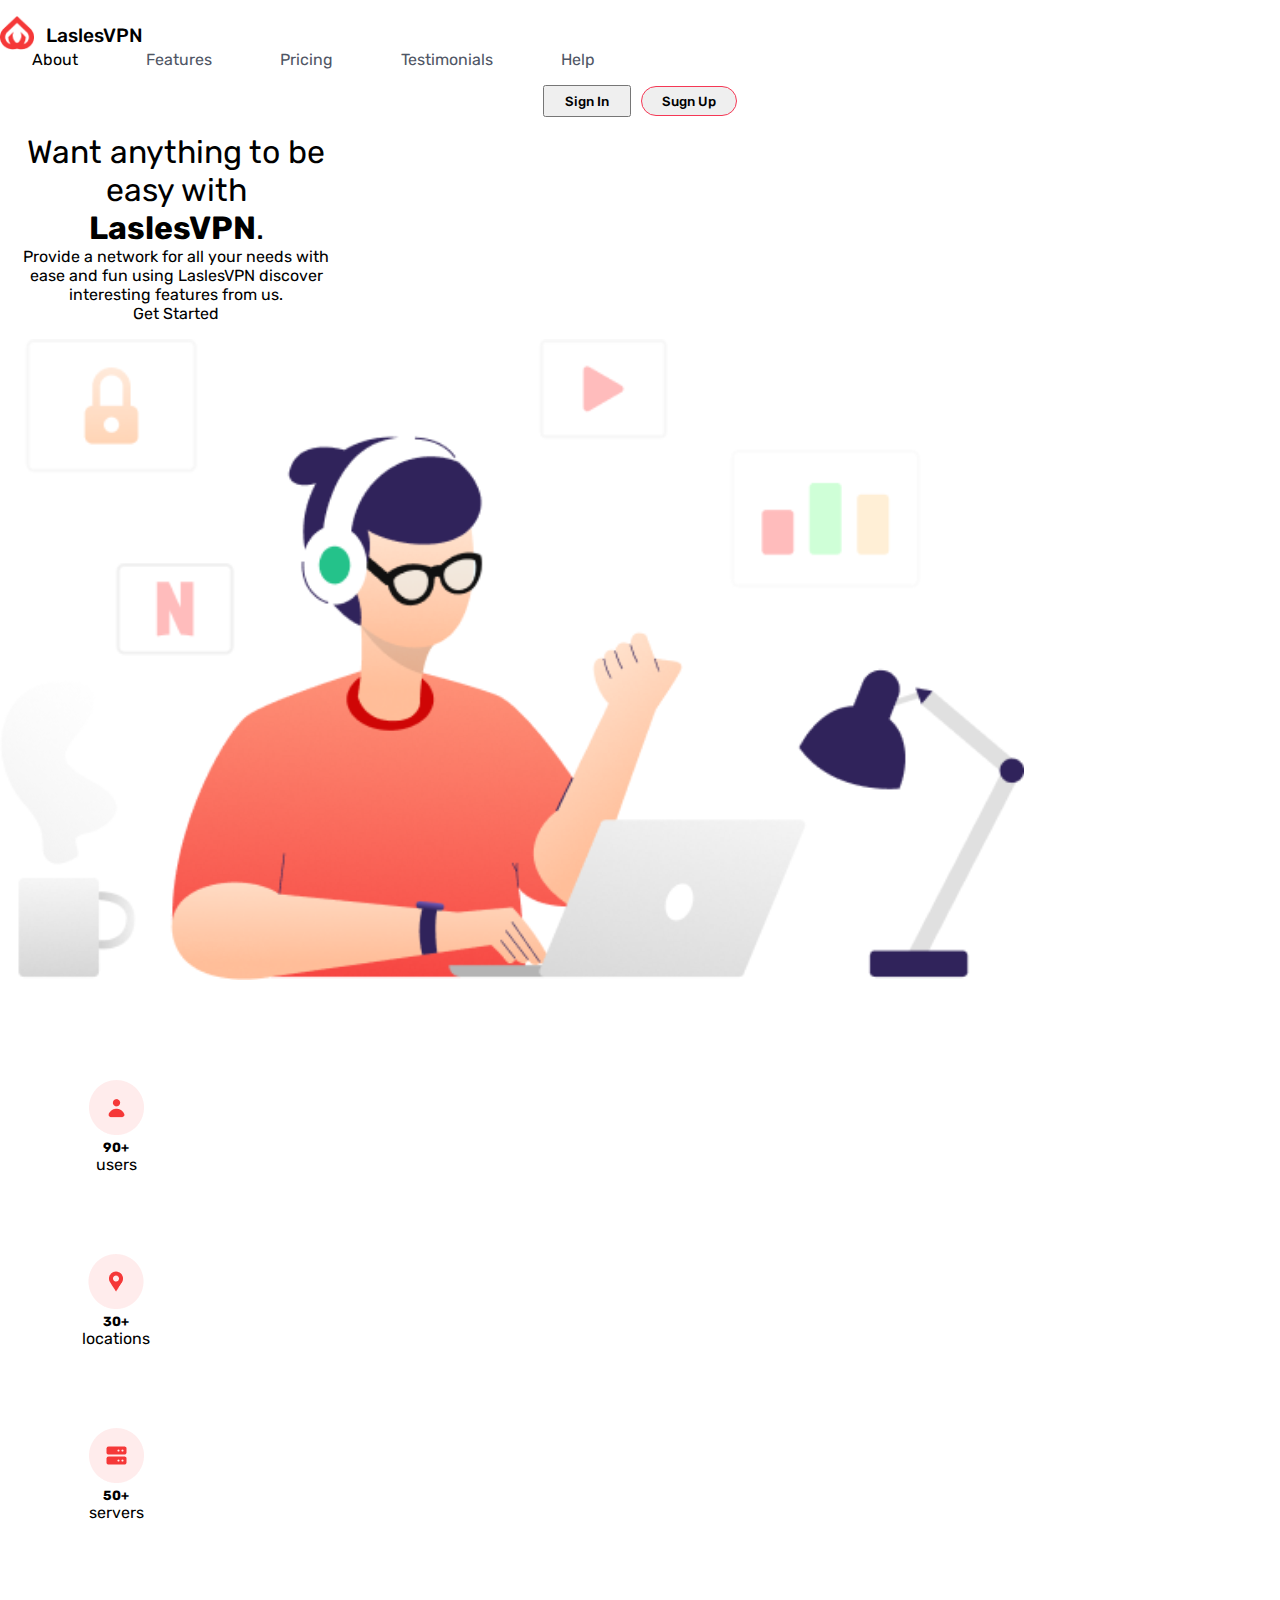
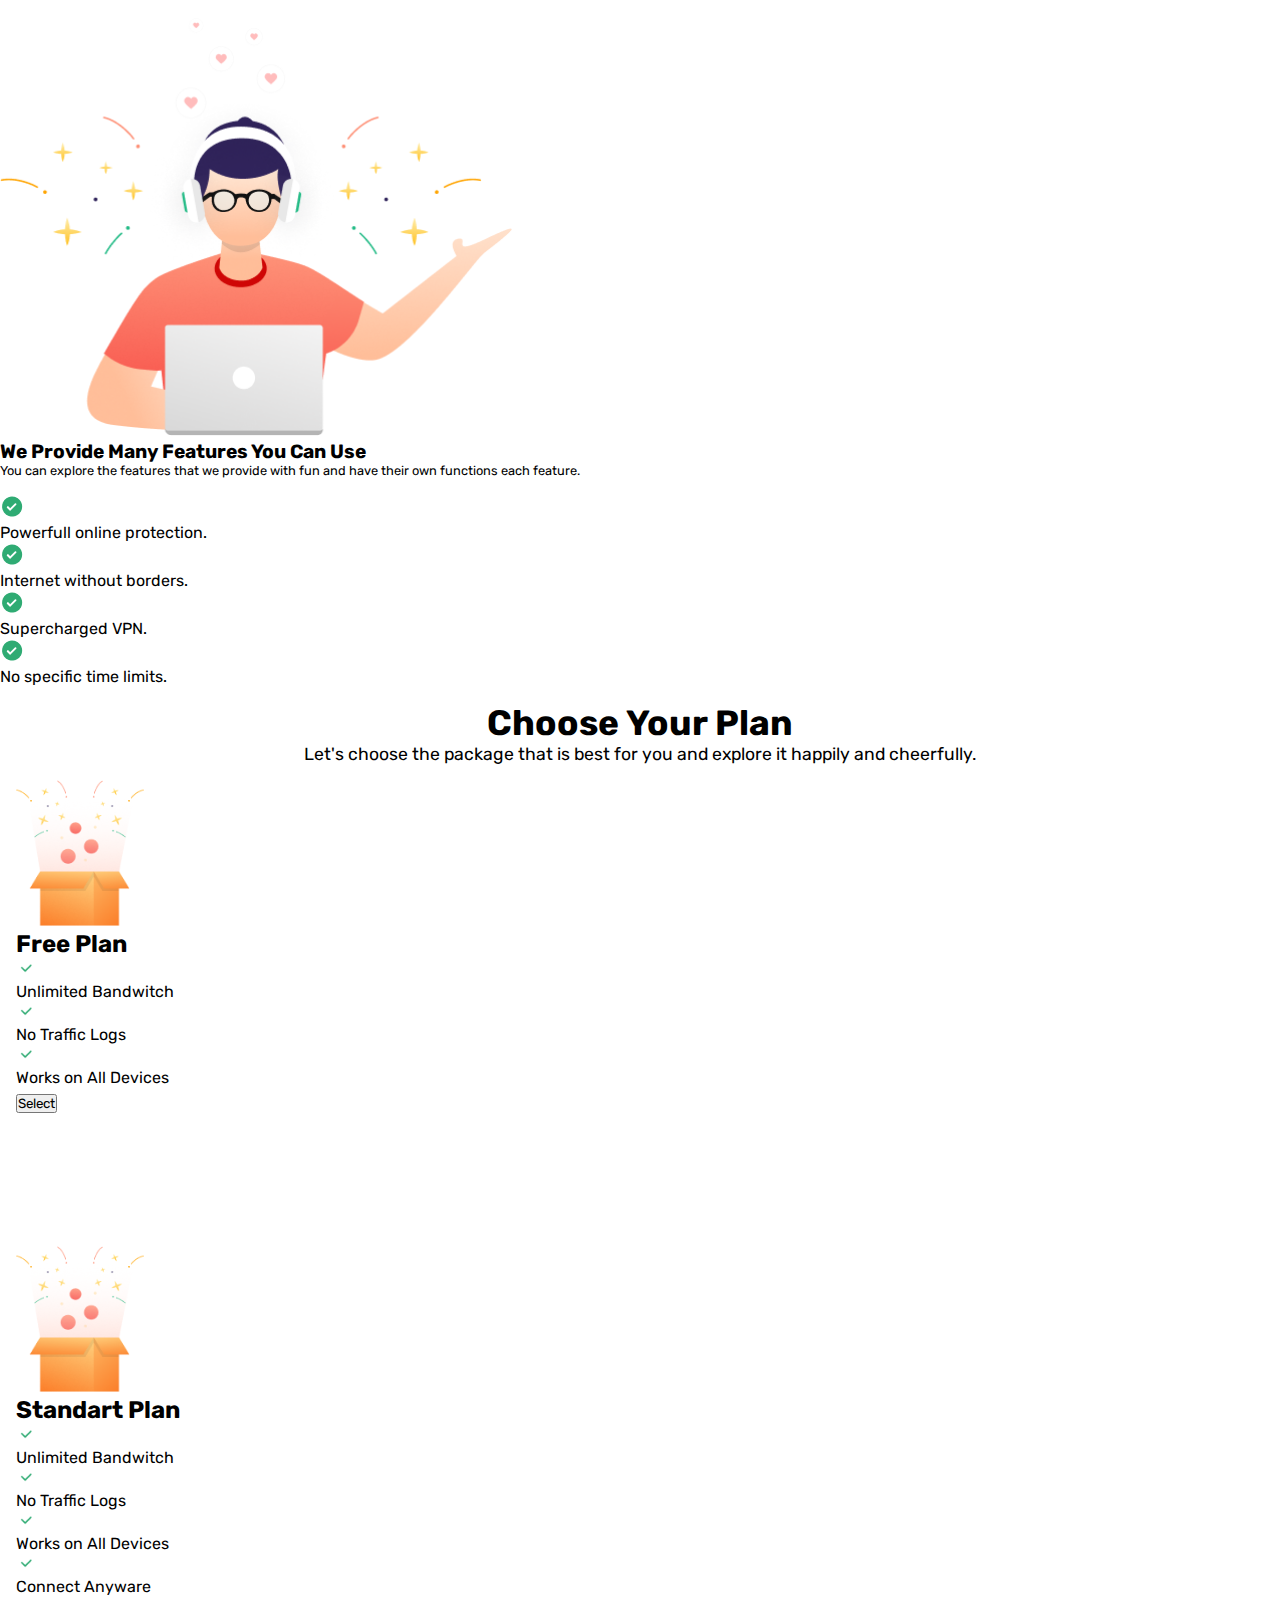
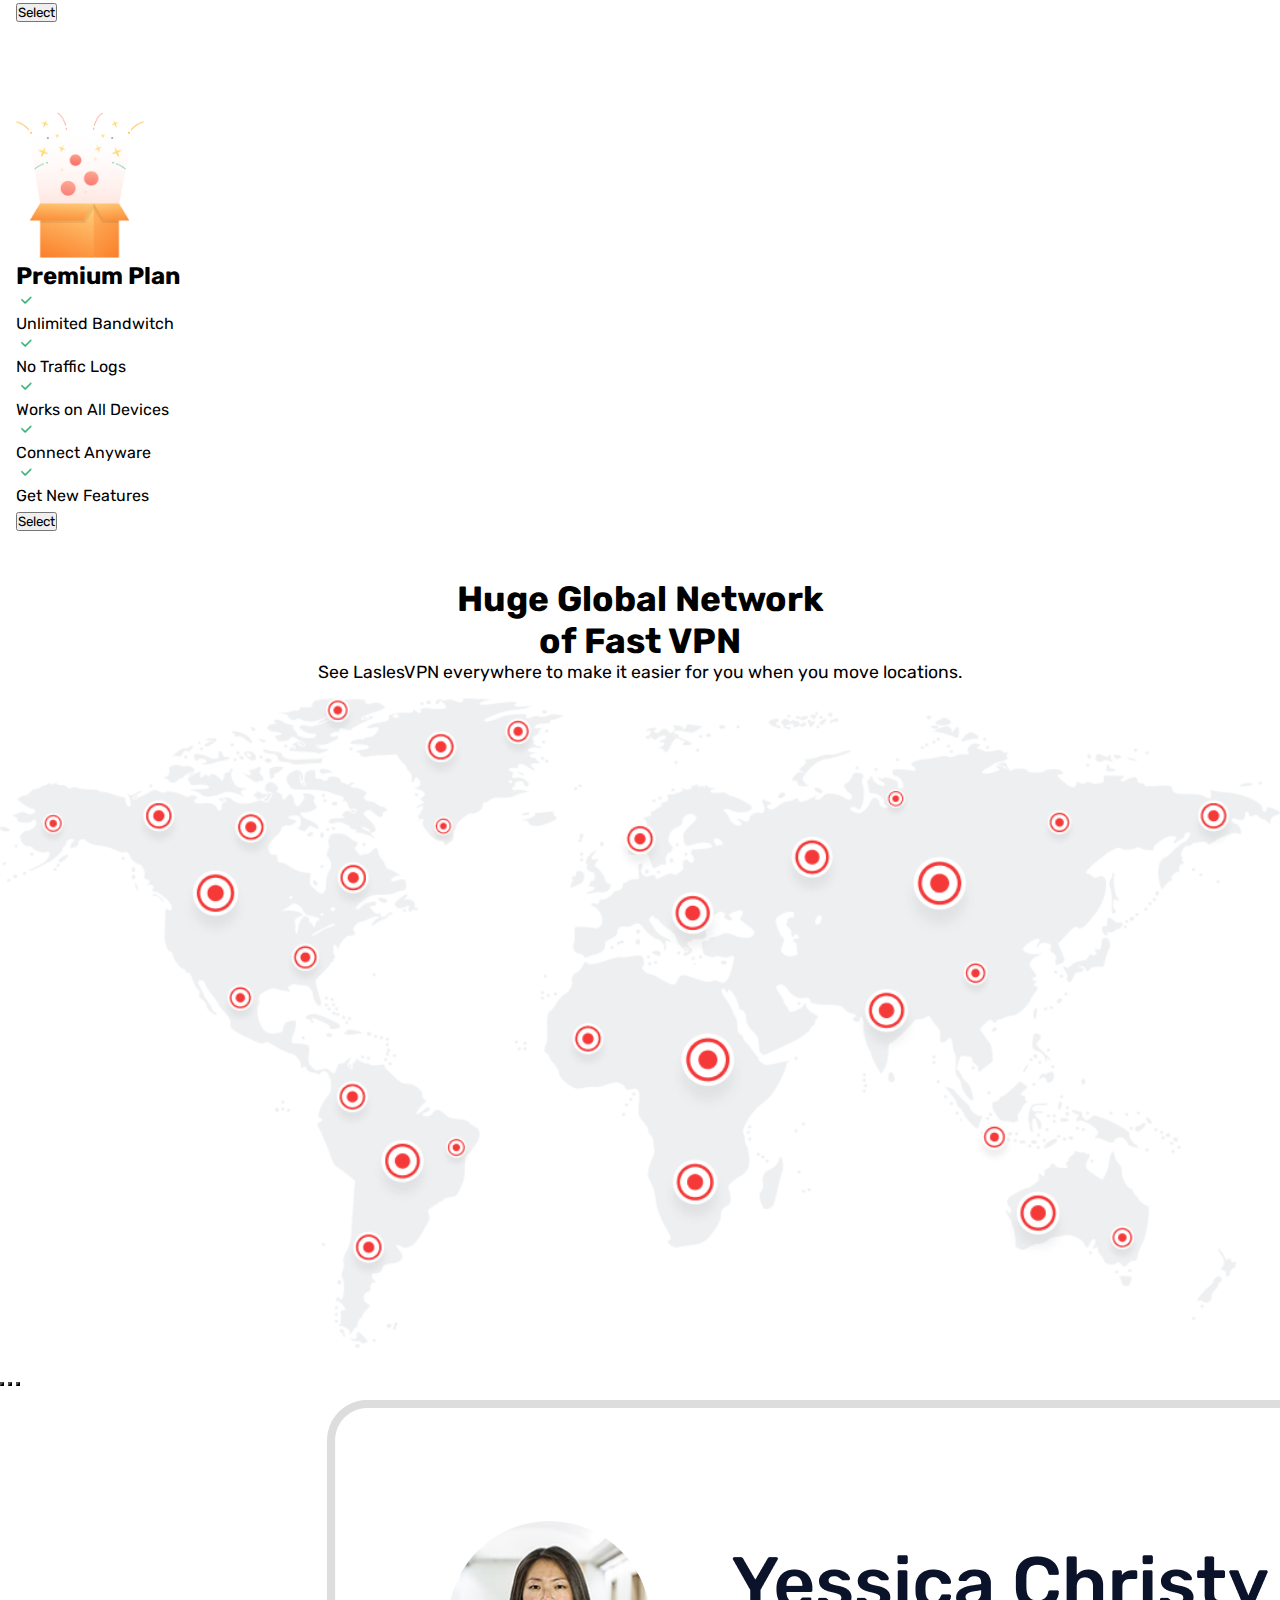
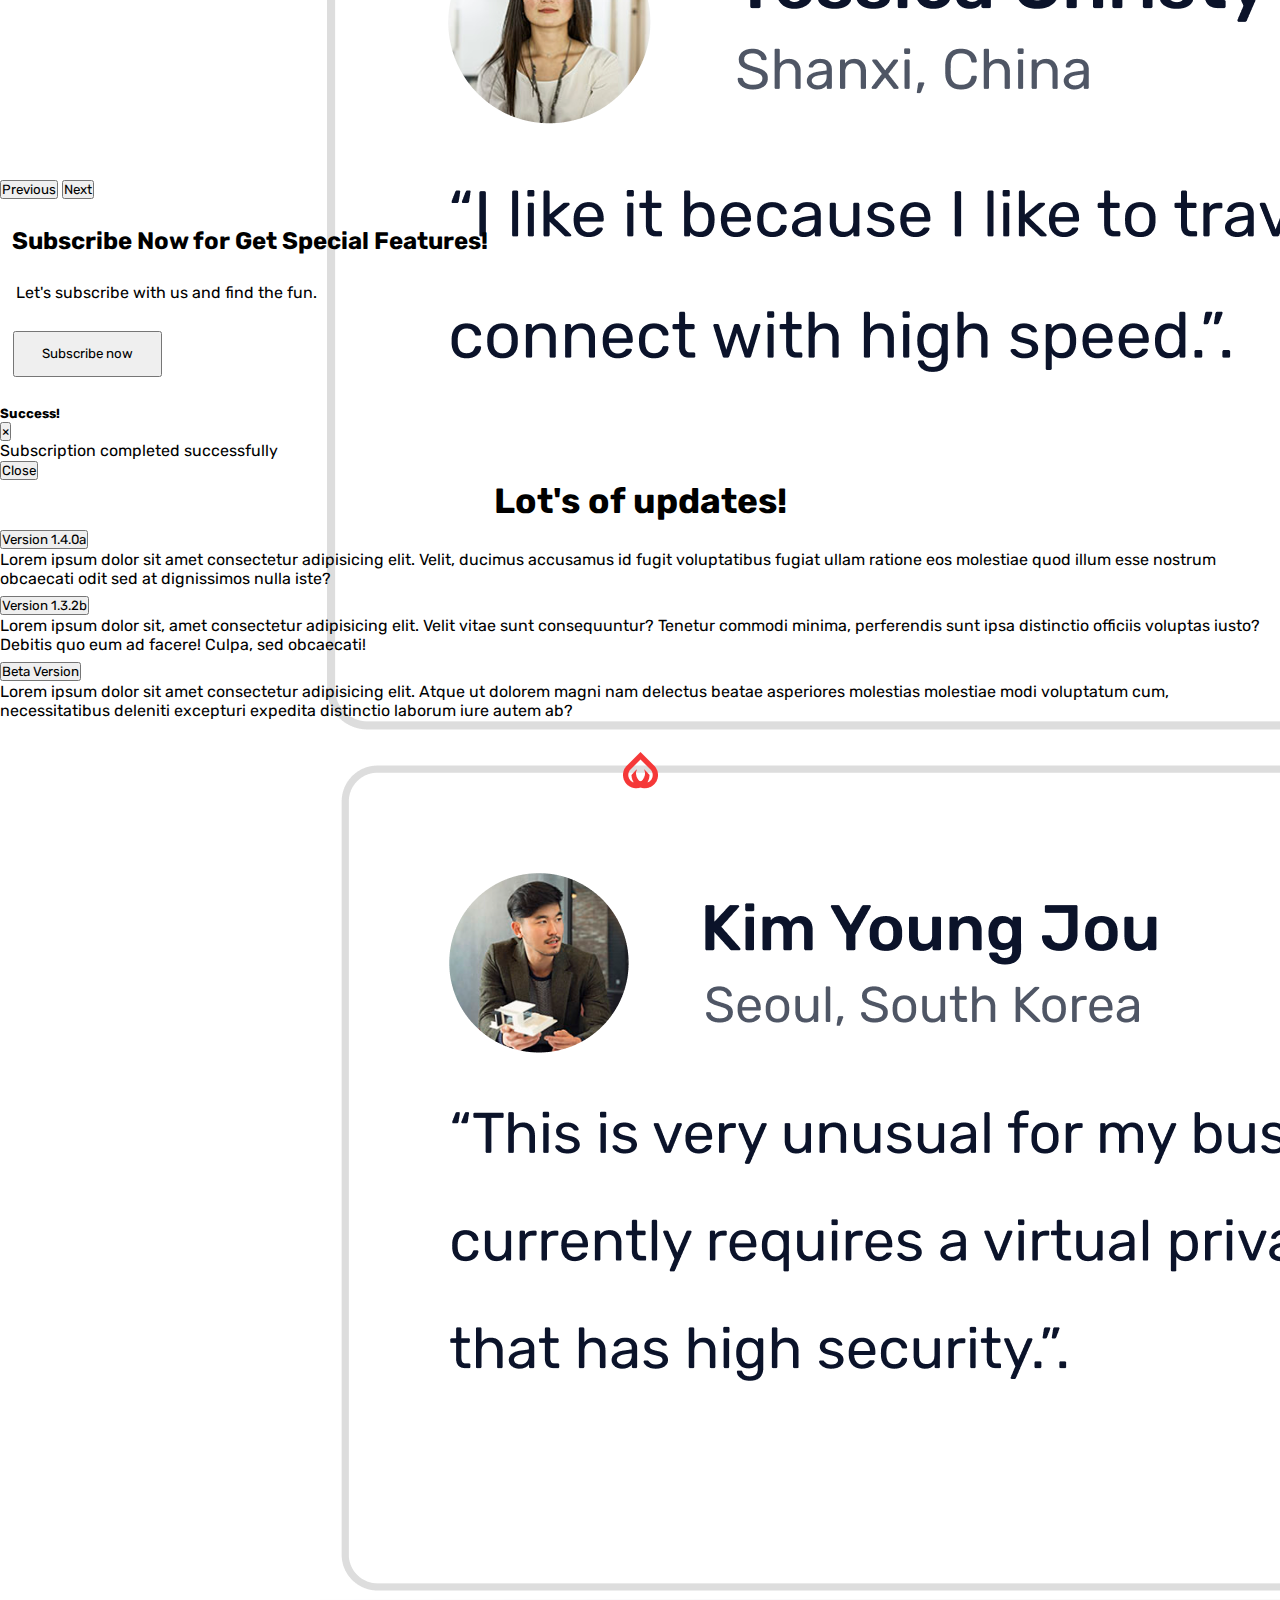
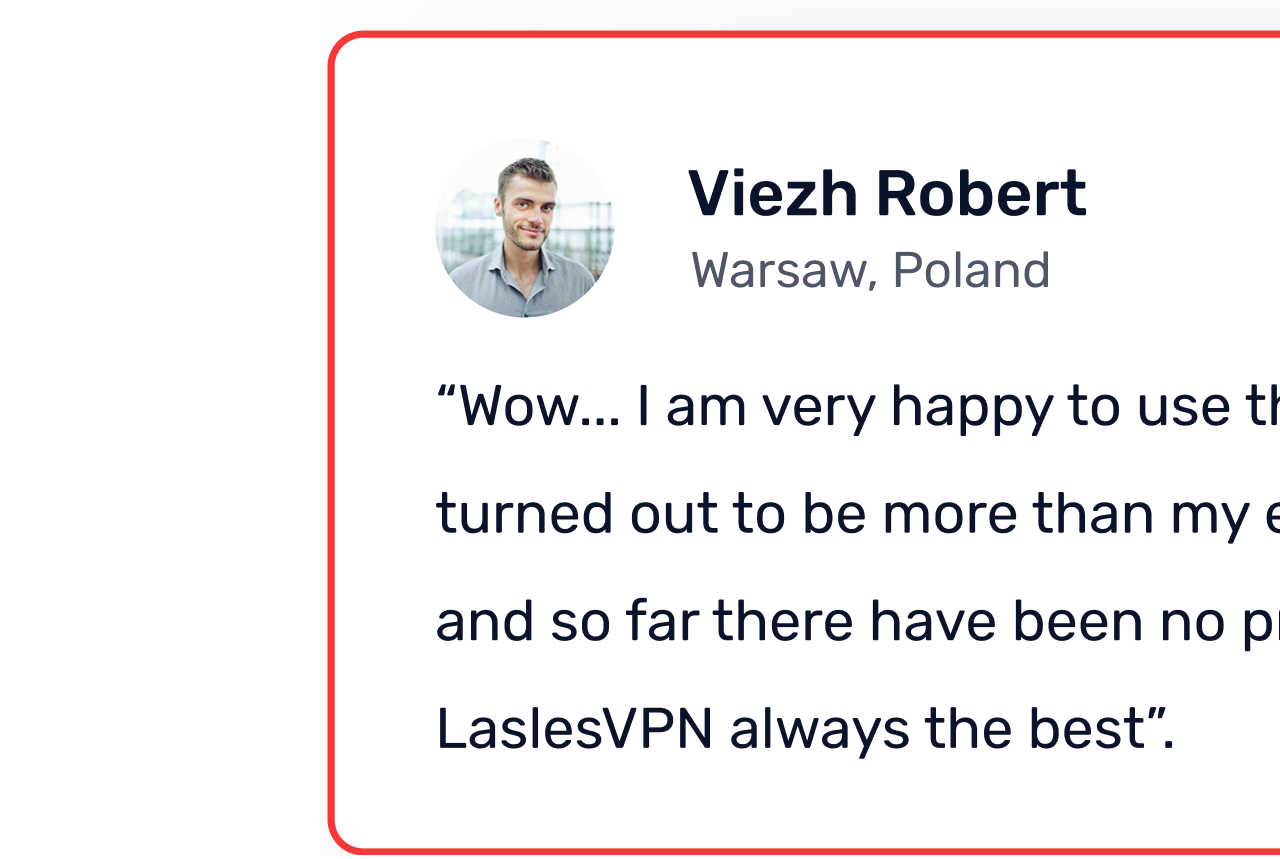
==== index.html @ 2fb2bf57 "Add files via upload" ====
<!DOCTYPE html>
<html lang="en">
<head>
    <meta charset="UTF-8">
    <meta http-equiv="X-UA-Compatible" content="IE=edge">
    <meta name="viewport" content="width=device-width, initial-scale=1.0">
    <title>LaslesVPN</title>
    <link href="https://cdn.jsdelivr.net/npm/bootstrap@5.3.2/dist/css/bootstrap.min.css" rel="stylesheet" integrity="sha384-T3c6CoIi6uLrA9TneNEoa7RxnatzjcDSCmG1MXxSR1GAsXEV/Dwwykc2MPK8M2HN" crossorigin="anonymous">
    <link rel="stylesheet" href="style.css">
</head>
    <div class="container">
        <header class="row">
            <!-- logo -->
            <div class="logo col d-flex flex-xxl-row flex-xl-row flex-lg-row flex-md-column">
                <img src="img/logo.png" alt="not found">
                <p class="logo__text">LaslesVPN</p>
            </div>
            <!-- /logo | nav -->
            <div class="nav col-xxl-6 col-xl-7 col-lg-8 col-md-12">
                <a class="active" href="#">About</a>
                <a href="#">Features</a>
                <a href="#">Pricing</a>
                <a href="#">Testimonials</a>
                <a href="#">Help</a>
            </div>
            <!-- /nav | buttons -->
            <div class="sign-up col">
                <button class="btn btn__in">Sign In</button>
                <button class="btn btn__up"><a href="signup.html">Sugn Up</a></button>
            </div>
            <!-- /buttons -->
        </header>

        <div class="header">
            <button class="burger-button">
                <span></span> 
                <span></span> 
                <span></span>
            </button>
            <div class="mobile-menu">
                <div class="mobile-logo">
                    <img src="img/logo.png" alt="not found">
                </div>
                <div class="mobile-nav d-flex flex-column">
                    <p class="active">About</p>
                    <p>Features</p>
                    <p>Pricing</p>
                    <p>Testimonials</p>
                    <p>Help</p>
                </div>
                <div class="mobile-sign__up">
                    <button class="btn btn__in">Sign In</button>
                    <a href="signup.html"><button class="btn btn-danger">Sign Up</button></a>
                </div>
            </div>
        </div>

        <!-- content part |  want anything -->
        <div class="fix d-inline-flex flex-lg-row flex flex-md-column flex-sm-column justify-content-center align-items-center">
            <!-- left part -->
            <div class="card" style="border: none; text-align: center;">
                <div class="card-body">
                    <p class="big-text">Want anything to be easy with <b>LaslesVPN</b>.</p>
                    <p class="small-text">Provide a network for all your needs with ease and fun using LaslesVPN discover interesting features from us.</p>
                    <a href="#" class="btn btn-danger" style="padding: 1em 3em; font-size: 1em;">Get Started</a>
                </div>
            </div>
            <!-- right part -->
            <img src="img/img-block-1.png" alt="not found" style="width: 80%;">
        </div>

        <!-- /want anything | statistic -->
        <div class="d-inline-flex justify-content-center align-items-center shadow" style="width: 100%; margin: 4em 0; text-align: center;">

            <!-- Card-user-1 -->
            
            <div class="card mb-3 card-padding" style="max-width: 200px; border: none;">
                <div class="row g-0">
                    <div class="col-md-4">
                        <img src="img/user.png"  alt="not found">
                    </div>
                    <div class="col-md-8">
                        <div class="card-body">
                            <h5 class="card-title">90+</h5>
                            <p class="card-text">users</p>
                        </div>
                    </div>
                </div>
            </div>

            <!-- Card-location-2 -->

            <div class="card mb-3 card-padding" style="max-width: 200px; border: none;">
                <div class="row g-0">
                    <div class="col-md-4">
                        <img src="img/location.png"  alt="not found">
                    </div>
                    <div class="col-md-8">
                        <div class="card-body">
                            <h5 class="card-title">30+</h5>
                            <p class="card-text">locations</p>
                        </div>
                    </div>
                </div>
            </div>

            <!-- Card-servers-3 -->

            <div class="card mb-3 card-padding" style="max-width: 200px; border: none;">
                <div class="row g-0">
                    <div class="col-md-4">
                        <img src="img/Server.png"  alt="not found">
                    </div>
                    <div class="col-md-8">
                        <div class="card-body">
                            <h5 class="card-title">50+</h5>
                            <p class="card-text">servers</p>
                        </div>
                    </div>
                </div>
            </div>
        </div>
        <!-- END CARDS | Provide -->
        <div class="fix d-flex flex-lg-row flex-md-column flex-sm-column" style="margin: 1em 0;">
            <!-- IMG Part -->
                <img src="img/provider.png" alt="not found" style="width: 40%; margin-right: 1em;">
                <!-- Text Part -->
                <div class="d-flex flex-column justify-content-center align-items-center">
                    <h1 style="font-size: 1.2em;">We Provide Many Features You Can Use</h1>
                    <p style="font-size: .8em;">You can explore the features that we provide with fun and have their own functions each feature.</p>
                    <div class="d-flex flex-column" style="margin: 1em 0;">
                        <!-- Galk Items-->
                        <div class="d-flex flex-row">
                            <img src="img/green-galk.png" alt="not found" style="margin-right: .5em; width: 25px; height: 25px;">
                            <p>Powerfull online protection.</p>
                        </div>
                        <div class="d-flex flex-row">
                            <img src="img/green-galk.png" alt="not found" style="margin-right: .5em; width: 25px; height: 25px;">
                            <p>Internet without borders.</p>
                        </div>
                        <div class="d-flex flex-row">
                            <img src="img/green-galk.png" alt="not found" style="margin-right: .5em; width: 25px; height: 25px;">
                            <p>Supercharged VPN.</p>
                        </div>
                        <div class="d-flex flex-row">
                            <img src="img/green-galk.png" alt="not found" style="margin-right: .5em; width: 25px; height: 25px;">
                            <p>No specific time limits.</p>
                        </div>
                        <!-- /END Galk -->
                    </div>
                </div>
                
            </div>
                    <!-- Center text -->
        <div style="width: 100%; font-size: 1.1em; text-align: center;">
            <h1>Choose Your Plan</h1>
            <p>Let's choose the package that is best for you and explore it happily and cheerfully.</p>
        </div>
        <!-- /Center text | Plan Block -->
    <div class="fix d-inline-flex flex-lg-row flex-xl-row flex-md-column flex-sm-column justify-content-center align-items-center" style="width: 100%;">
        <!-- FREE PLAN -->
        <div class="card block gy-5 d-flex flex-column justify-content-center align-items-center border">
            <img src="img/Free.png" alt="not found" style="width: 40%;">
            <h1 style="font-size: 1.5em;">Free Plan</h1>
            <div class="d-flex flex-row">
                <img src="img/another-galk.png" alt="not found" style="width: 20px; height: 20px; margin-right: .5em;">
                <p style="font-size: 1em;">Unlimited Bandwitch</p>
            </div>
            <div class="d-flex flex-row">
                <img src="img/another-galk.png" alt="not found" style="width: 20px; height: 20px; margin-right: .5em;">
                <p style="font-size: 1em;">No Traffic Logs</p>
            </div>
            <div class="d-flex flex-row">
                <img src="img/another-galk.png" alt="not found" style="width: 20px; height: 20px; margin-right: .5em;">
                <p style="font-size: 1em;">Works on All Devices</p>
            </div>
            <button class="btn btn-danger" style="margin: .5em 0;">Select</button>
        </div>
        <!-- FREE PLAN | STANDART PLAN -->
        <div class="card block d-flex flex-column justify-content-center align-items-center border">
            <img src="img/Free.png" alt="not found" style="width: 40%;">
            <h1 style="font-size: 1.5em;">Standart Plan</h1>
            <div class="d-flex flex-row">
                <img src="img/another-galk.png" alt="not found" style="width: 20px; height: 20px; margin-right: .5em;">
                <p style="font-size: 1em;">Unlimited Bandwitch</p>
            </div>
            <div class="d-flex flex-row">
                <img src="img/another-galk.png" alt="not found" style="width: 20px; height: 20px; margin-right: .5em;">
                <p style="font-size: 1em;">No Traffic Logs</p>
            </div>
            <div class="d-flex flex-row">
                <img src="img/another-galk.png" alt="not found" style="width: 20px; height: 20px; margin-right: .5em;">
                <p style="font-size: 1em;">Works on All Devices</p>
            </div>
            <div class="d-flex flex-row">
                <img src="img/another-galk.png" alt="not found" style="width: 20px; height: 20px; margin-right: .5em;">
                <p style="font-size: 1em;">Connect Anyware</p>
            </div>
            <button class="btn btn-danger" style="margin: .5em 0;">Select</button>
        </div>
                <!-- STANDART PLAN | PREMIUM PLAN -->
                <div class="card block d-flex flex-column justify-content-center align-items-center border" style="border-color: red !important;">
                    <img src="img/Free.png" alt="not found" style="width: 40%;">
                    <h1 style="font-size: 1.5em;">Premium Plan</h1>
                    <div class="d-flex flex-row">
                        <img src="img/another-galk.png" alt="not found" style="width: 20px; height: 20px; margin-right: .5em;">
                        <p style="font-size: 1em;">Unlimited Bandwitch</p>
                    </div>
                    <div class="d-flex flex-row">
                        <img src="img/another-galk.png" alt="not found" style="width: 20px; height: 20px; margin-right: .5em;">
                        <p style="font-size: 1em;">No Traffic Logs</p>
                    </div>
                    <div class="d-flex flex-row">
                        <img src="img/another-galk.png" alt="not found" style="width: 20px; height: 20px; margin-right: .5em;">
                        <p style="font-size: 1em;">Works on All Devices</p>
                    </div>
                    <div class="d-flex flex-row">
                        <img src="img/another-galk.png" alt="not found" style="width: 20px; height: 20px; margin-right: .5em;">
                        <p style="font-size: 1em;">Connect Anyware</p>
                    </div>
                    <div class="d-flex flex-row">
                        <img src="img/another-galk.png" alt="not found" style="width: 20px; height: 20px; margin-right: .5em;">
                        <p style="font-size: 1em;">Get New Features</p>
                    </div>
                    <button class="btn btn-danger" style="margin: .5em 0;">Select</button>
                </div>
            </div>
            <!-- /Plan Block | Center text -->
            <div style="width: 100%; font-size: 1.1em; text-align: center;">
                <h1>Huge Global Network <br> of Fast VPN</h1>
                <p>See LaslesVPN everywhere to make it easier for you when you move locations.</p>
            </div>
            <!-- HUGE IMG -->
            <img src="img/Huge Global.png" alt="nor found" style="width: 100%; margin: 1em 0;">
            <!-- /HUGE IMG | Slider -->
            
                <div id="sliderIndicators" class="carousel slide">
                    <div class="carousel-indicators">
                    <button type="button" data-bs-target="#sliderIndicators" data-bs-slide-to="0" class="active slider-btn" aria-current="true" aria-label="Slide 1"></button>
                    <button type="button" data-bs-target="#sliderIndicators" data-bs-slide-to="1" class="slider-btn" aria-label="Slide 2"></button>
                    <button type="button" data-bs-target="#sliderIndicators" data-bs-slide-to="2" class="slider-btn" aria-label="Slide 3"></button>
                    </div>
                    <div class="carousel-inner">
                    <div class="carousel-item active">
                        <img src="img/slide-test-1.png" class="d-block w-100" alt="...">
                    </div>
                    <div class="carousel-item">
                        <img src="img/slider-test-2.png" class="d-block w-100" alt="...">
                    </div>
                    <div class="carousel-item">
                        <img src="img/slider-test-3.png" class="d-block w-100" alt="...">
                    </div>
                    </div>
                    <button class="carousel-control-prev" type="button" data-bs-target="#sliderIndicators" data-bs-slide="prev">
                    <span class="carousel-control-prev-icon" aria-hidden="true"></span>
                    <span class="visually-hidden">Previous</span>
                    </button>
                    <button class="carousel-control-next" type="button" data-bs-target="#sliderIndicators" data-bs-slide="next">
                    <span class="carousel-control-next-icon" aria-hidden="true"></span>
                    <span class="visually-hidden">Next</span>
                    </button>
                </div>

        <!-- /Slider | Subscribe Form-->
        <div class="shadow d-flex flex-row justify-content-between align-items-center" style="margin: 1em 0;">
            <div class="d-flex justify-content-center align-content-center flex-column">
                <h1 style="font-size: 1.5em; padding: .5em;">Subscribe Now for Get Special Features!</h1>
                <p style="font-size: 1em; padding: 1em;">Let's subscribe with us and find the fun.</p>
            </div>
            <button type="button" data-toggle="modal" data-target="#subModal" class="btn btn-danger" style="padding: 1em 2em; margin: 1em;">Subscribe now</button>
        </div>
                <!-- Modal -->
        <div class="modal fade" id="subModal" tabindex="-1" aria-labelledby="subModalLabel" aria-hidden="true">
            <div class="modal-dialog">
            <div class="modal-content">
                <div class="modal-header">
                <h5 class="modal-title" id="subModalLabel">Success!</h5>
                <button type="button" class="close" data-dismiss="modal" aria-label="Close">
                    <span aria-hidden="true">&times;</span>
                </button>
                </div>
                <div class="modal-body">
                    Subscription completed successfully
                </div>
                <div class="modal-footer">
                <button type="button" class="btn btn-danger" data-dismiss="modal">Close</button>
                </div>
            </div>
            </div>
        </div>
        <!-- Accordion -->
        <div style="width: 100%; font-size: 1.1em; text-align: center;">
            <h1>Lot's of updates!</h1>
        </div>
            <div class="accordion" id="accordionExample">
                <div class="accordion-item">
                <h2 class="accordion-header">
                    <button class="accordion-button" type="button" data-bs-toggle="collapse" data-bs-target="#collapseOne" aria-expanded="true" aria-controls="collapseOne">
                    Version 1.4.0a
                    </button>
                </h2>
                <div id="collapseOne" class="accordion-collapse collapse show" data-bs-parent="#accordionExample">
                    <div class="accordion-body">
                    Lorem ipsum dolor sit amet consectetur adipisicing elit. Velit, ducimus accusamus id fugit voluptatibus fugiat ullam ratione eos molestiae quod illum esse nostrum obcaecati odit sed at dignissimos nulla iste?
                    </div>
                </div>
                </div>
                <div class="accordion-item">
                <h2 class="accordion-header">
                    <button class="accordion-button collapsed" type="button" data-bs-toggle="collapse" data-bs-target="#collapseTwo" aria-expanded="false" aria-controls="collapseTwo">
                    Version 1.3.2b
                    </button>
                </h2>
                <div id="collapseTwo" class="accordion-collapse collapse" data-bs-parent="#accordionExample">
                    <div class="accordion-body">
                    Lorem ipsum dolor sit, amet consectetur adipisicing elit. Velit vitae sunt consequuntur? Tenetur commodi minima, perferendis sunt ipsa distinctio officiis voluptas iusto? Debitis quo eum ad facere! Culpa, sed obcaecati!
                    </div>
                </div>
                </div>
                <div class="accordion-item">
                <h2 class="accordion-header">
                    <button class="accordion-button collapsed" type="button" data-bs-toggle="collapse" data-bs-target="#collapseThree" aria-expanded="false" aria-controls="collapseThree">
                    Beta Version
                    </button>
                </h2>
                <div id="collapseThree" class="accordion-collapse collapse" data-bs-parent="#accordionExample">
                    <div class="accordion-body">
                    Lorem ipsum dolor sit amet consectetur adipisicing elit. Atque ut dolorem magni nam delectus beatae asperiores molestias molestiae modi voluptatum cum, necessitatibus deleniti excepturi expedita distinctio laborum iure autem ab?
                    </div>
                </div>
                </div>
            </div>

            <footer>
                <img src="img/logo.png" alt="not found">
            </footer>
    </div>
    <script>
        alert('Forms - на странице Sign Up. Model window открывается на кнопку Subscribe Now в низу главной страницы. Slider - отзывы ближе к концу. Старался делать все через бутстрап, но без тех же медиа запросов не обошлось, также не знаю как настраивать на бутсрапе эелементы на ширине экране менее 576px (xsm)');
    </script>
    <script src="script.js"></script>
    <script src="https://cdn.jsdelivr.net/npm/bootstrap@5.3.2/dist/js/bootstrap.bundle.min.js" integrity="sha384-C6RzsynM9kWDrMNeT87bh95OGNyZPhcTNXj1NW7RuBCsyN/o0jlpcV8Qyq46cDfL" crossorigin="anonymous"></script>
</body>
</html>
---- style.css ----
@import url('https://fonts.googleapis.com/css2?family=Nunito:wght@600&family=Roboto:wght@300&family=Rubik&family=Varela+Round&display=swap');
@import url('https://fonts.googleapis.com/css2?family=Nunito:wght@600&family=Roboto:wght@300&family=Rubik:wght@500&family=Varela+Round&display=swap');

* {
    margin: 0;
    padding: 0;
    box-sizing: border-box;
    font-family: 'Rubik', sans-serif;
}

a {
    color: #000;
    text-decoration: none;
}

a:hover {
    color: #000;
    text-decoration: none;
}

/* Header */

header {
    padding-top: 1em;
}

.logo {
    font-size: 1.2em;
    display: flex;
    flex-direction: row;
    flex-wrap: wrap;
    align-items: center;
}

.logo img {
    width: 34px;
    height: 34px;
}

.logo p {
    margin-bottom: -5px;
    margin-left: .6em;
    font-weight: 500;
}

.nav {
    justify-content: center;
}

.nav a {
    padding: .5em 1em;
    margin: 1em;
    color: #4F5665;
    transition: .3s;
}

.nav a:hover {
    color: #000;
    transition: .3s;
}

.nav a.active {
    color: #000;
}

.sign-up {
    margin-top: 1em;
    text-align: center;
}

.btn__in {
    font-weight: 500;
    padding: .5em 1.5em;
    transition: .3s;
}

.btn__in:hover {
    border: 1px solid #000;
    border-radius: 5em;
    transition: .3s;
}

.btn__up {
    font-weight: 500;
    color: #F53855;
    border: 1px solid #F53855;
    border-radius: 5em;
    padding: .5em 1.5em;
    margin-left: .5em;
    transition: .3s;
}

.btn__up:hover {
    background-color: #F53855;
    color: #fff;
    transition: .3s;
}

.slider-btn {
    background-color: #4F5665 !important;
    color: #000 !important;
}

.big-text {
    font-size: 2em;
}

.card-padding {
    margin: 0 2em;
    padding: 2em 0;
}

.carousel-indicators li {
    background-color: #000;
}

.carousel-inner {
    height: 388px;
}

.carousel-item {
    margin: .2em auto;
    width: 50%;
    float: none;
    text-align: center;
}

.block {
    height: 450px;
}

.header {
    justify-content: flex-start;
    align-items: flex-start;
    width: 100%;
    transition: .3s;
    height: 30px;
    display: none;
}

.burger-button {
    position: relative;
    width: 40px;
    height: 40px;
    border: none;
    background-color: #fff;
    z-index: 10000;
}

.burger-button span {
    position: absolute;
    width: 30px;
    height: 3px;
    background-color: #F53855;
    left: 5px;
    border-radius: .2em;
}

.burger-button span:nth-child(1) {
    transform: translateY(-10px);
}

.burger-button span:nth-child(2) {
    transform: translateY(10px);
}

.mobile-menu {
    position: absolute;
    display: flex;
    flex-direction: column;
    justify-content: center;
    align-items: center;
    width: 100%;
    top: 0;
    left: 0;
    text-align: center;
}

.mobile-nav p {
    margin: .4em;
    color: #4F5665;
}

.card {
    width: 25%; 
    margin: 1em;
}

footer {
    width: 100%;
    text-align: center;
    margin: 2em 0;
}


@media screen and (max-width: 990px) {
    .card {
        width: 70%;
        height: 100%;
    }

    .carousel-item {
        margin: .5em;
        width: 90%;
        float: left;
        text-align: center;
    }
}

@media screen and (max-width: 770px) {
    header {
        display: none !important;
    }
    .header {
        display: flex;
    }
    .carousel-item {
        margin: 0 auto;
        width: 100%;
        float: left;
        text-align: center;
    }
}

@media screen and (max-width: 576px) {
    .fix {
        flex-direction: column !important;
    }
    .carousel-inner {
        height: 340px;
    }
}

@media screen and (max-width: 460px) {
    .fix {
        flex-direction: column !important;
    }
    .carousel-inner {
        height: 300px;
    }
}
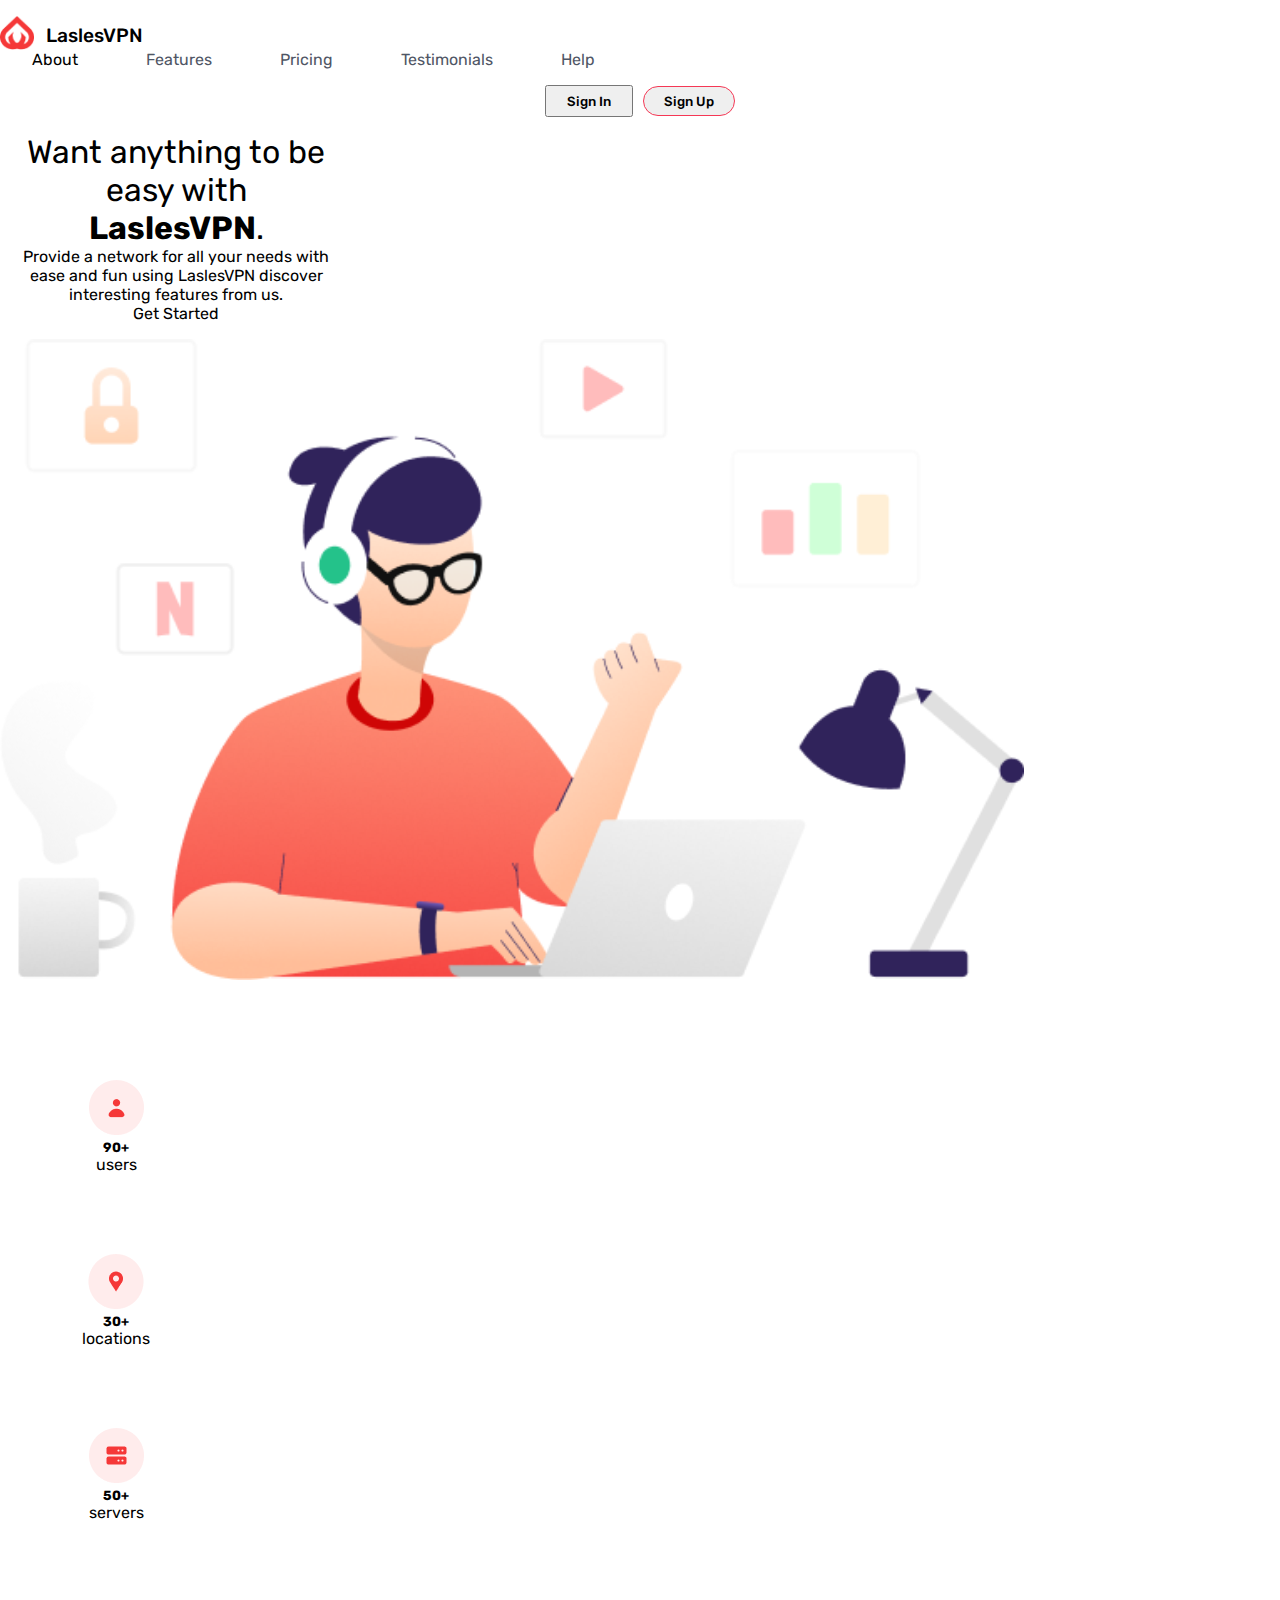
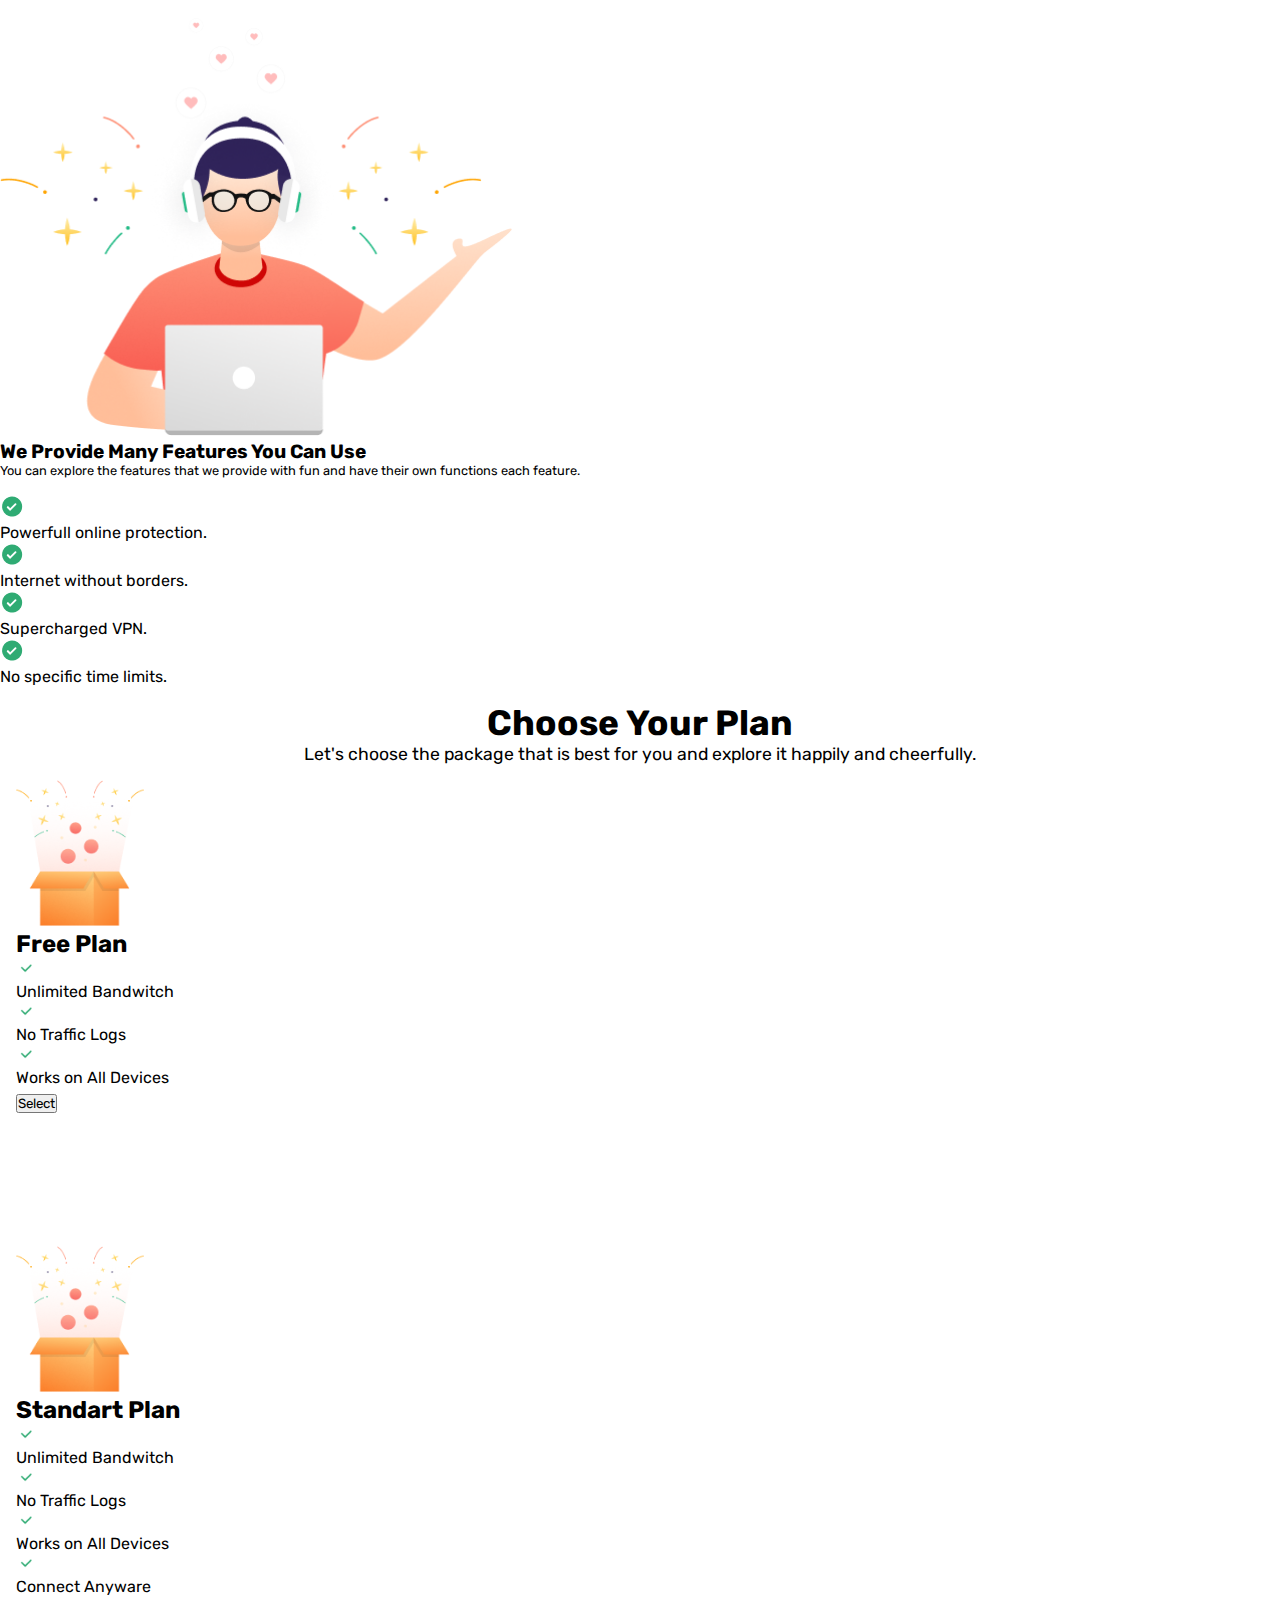
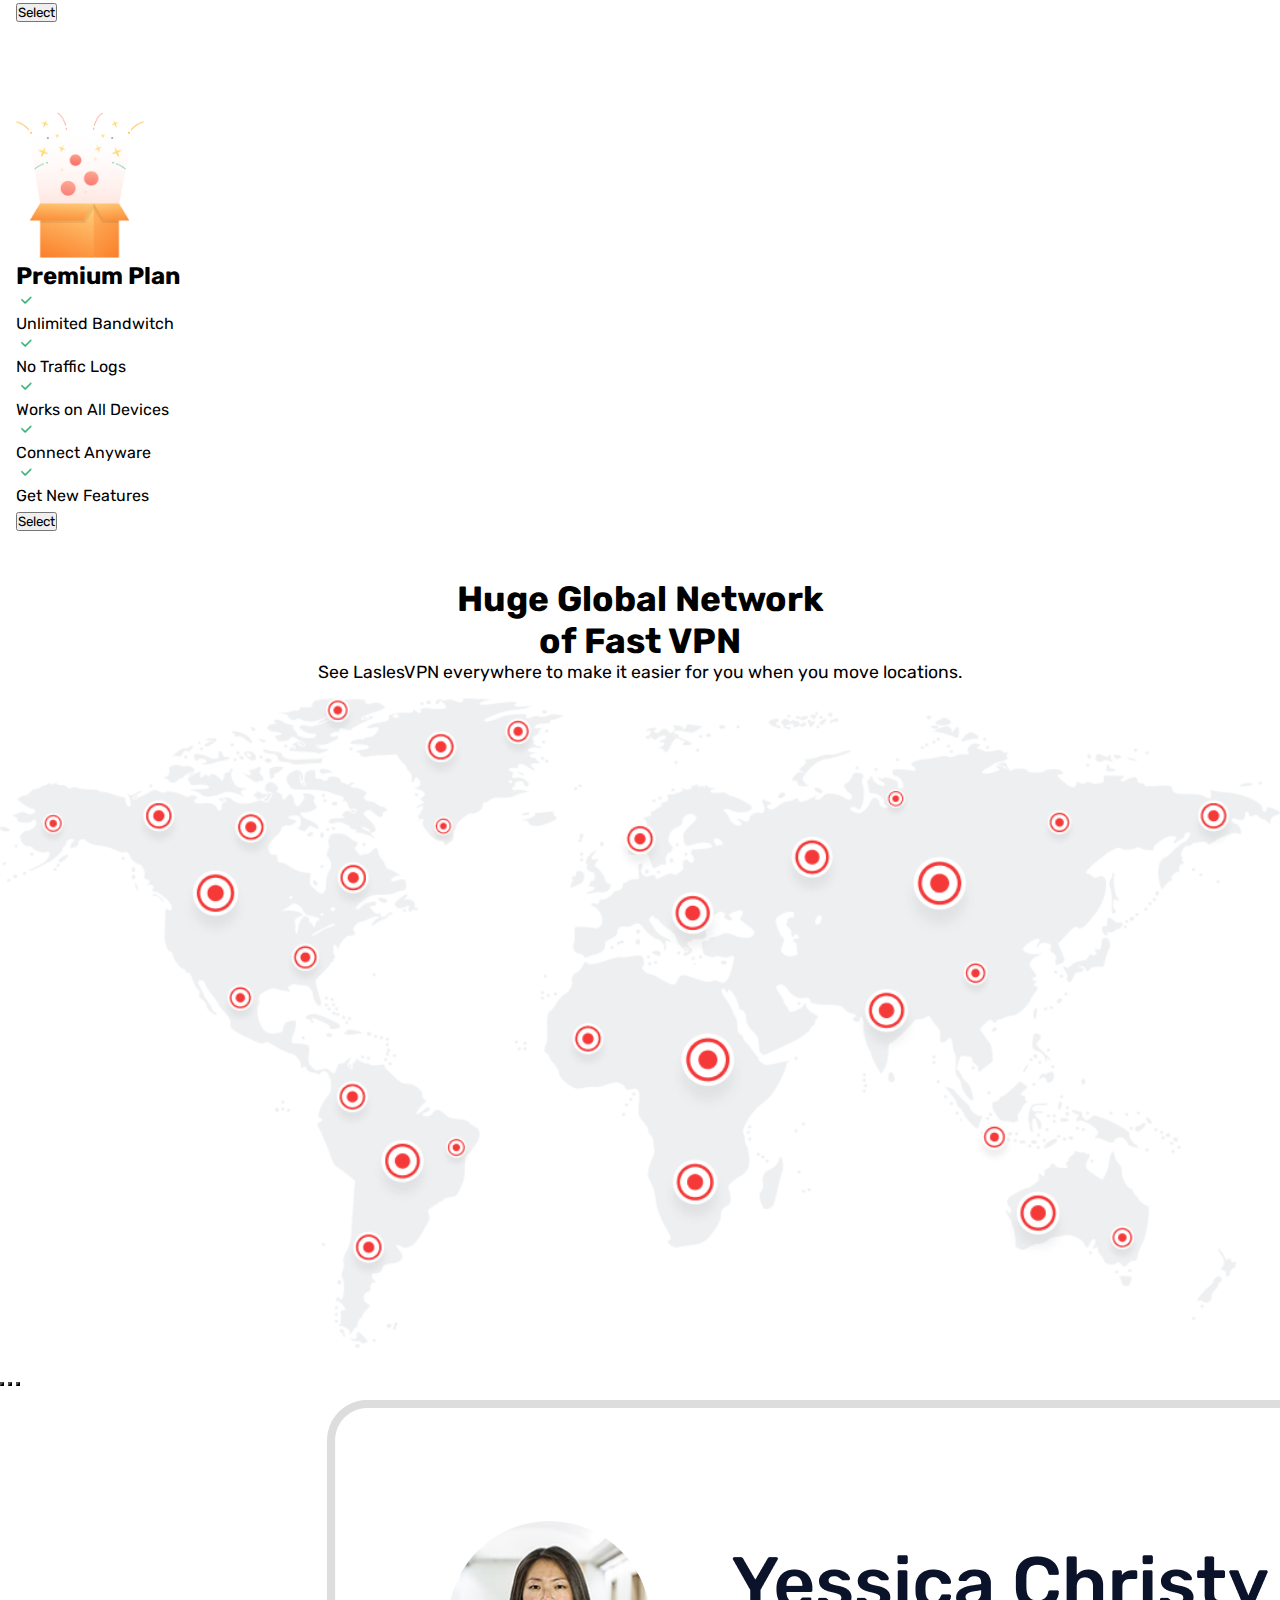
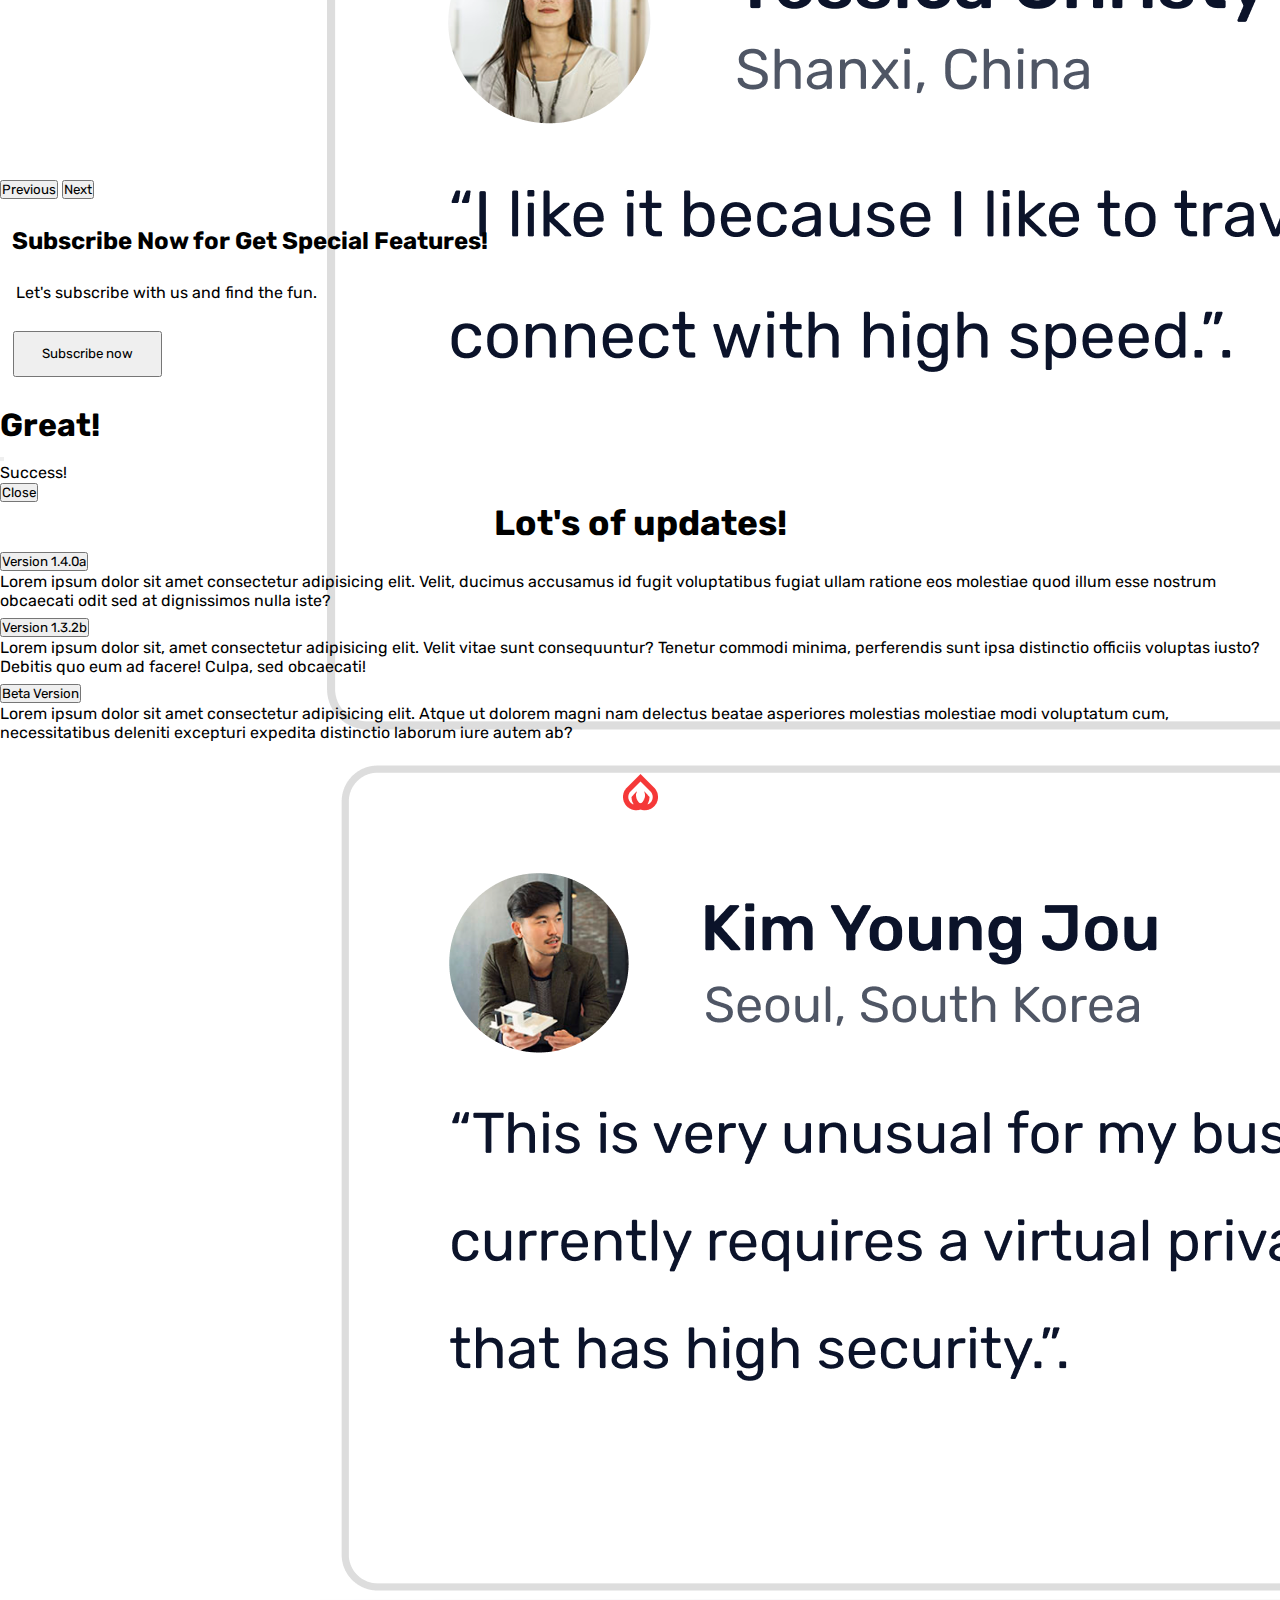
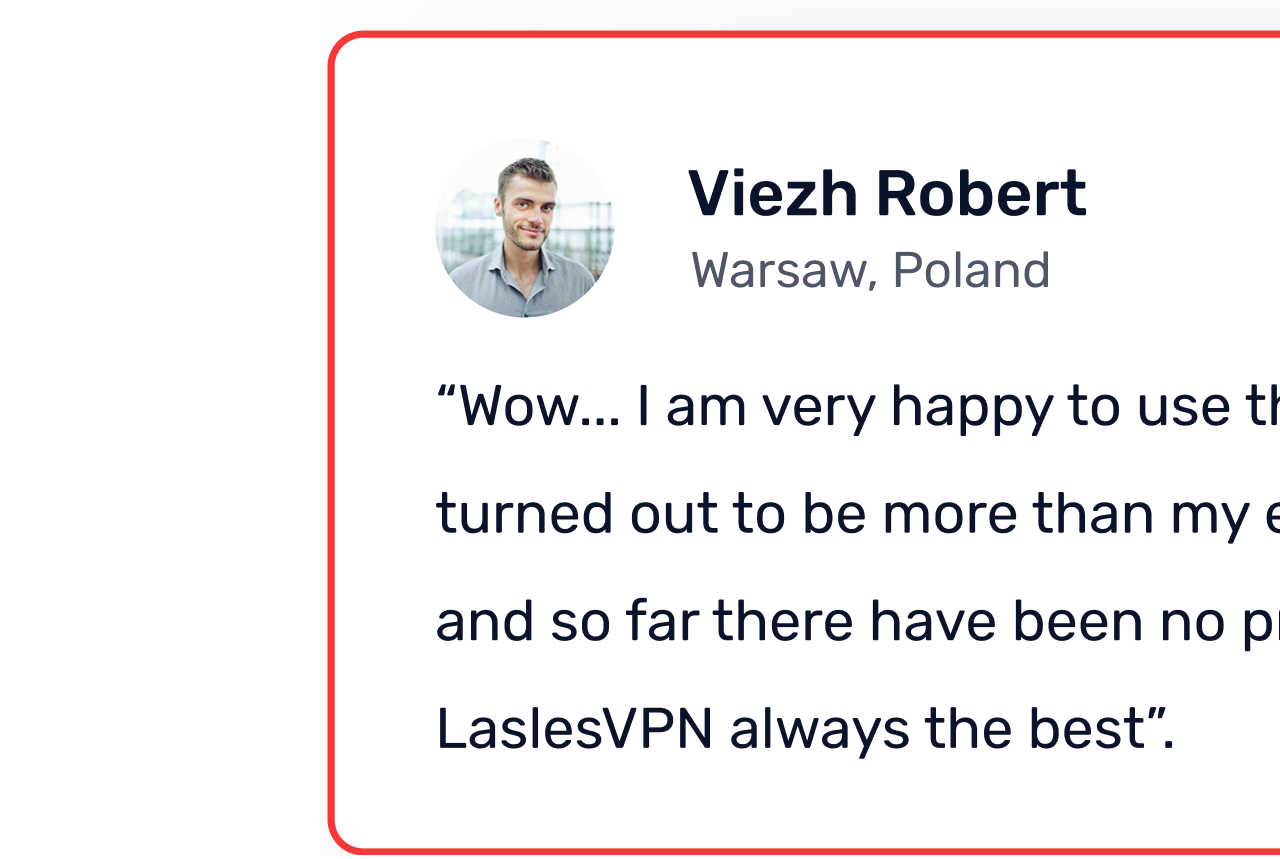
==== commit 93a3c6ef: "Add files via upload" ====
--- a/index.html
+++ b/index.html
@@ -26,7 +26,7 @@
             <!-- /nav | buttons -->
             <div class="sign-up col">
                 <button class="btn btn__in">Sign In</button>
-                <button class="btn btn__up"><a href="signup.html">Sugn Up</a></button>
+                <button class="btn btn__up"><a href="signup.html">Sign Up</a></button>
             </div>
             <!-- /buttons -->
         </header>
@@ -267,27 +267,26 @@
                 <h1 style="font-size: 1.5em; padding: .5em;">Subscribe Now for Get Special Features!</h1>
                 <p style="font-size: 1em; padding: 1em;">Let's subscribe with us and find the fun.</p>
             </div>
-            <button type="button" data-toggle="modal" data-target="#subModal" class="btn btn-danger" style="padding: 1em 2em; margin: 1em;">Subscribe now</button>
-        </div>
-                <!-- Modal -->
-        <div class="modal fade" id="subModal" tabindex="-1" aria-labelledby="subModalLabel" aria-hidden="true">
-            <div class="modal-dialog">
-            <div class="modal-content">
-                <div class="modal-header">
-                <h5 class="modal-title" id="subModalLabel">Success!</h5>
-                <button type="button" class="close" data-dismiss="modal" aria-label="Close">
-                    <span aria-hidden="true">&times;</span>
-                </button>
-                </div>
-                <div class="modal-body">
-                    Subscription completed successfully
-                </div>
-                <div class="modal-footer">
-                <button type="button" class="btn btn-danger" data-dismiss="modal">Close</button>
-                </div>
-            </div>
-            </div>
-        </div>
+            <button type="button" class="btn btn-danger" data-bs-toggle="modal" data-bs-target="#subModal" style="padding: 1em 2em; margin: 1em;">Subscribe now</button>
+        </div>
+
+            <div class="modal fade" id="subModal" tabindex="-1" aria-labelledby="subModalLabel" aria-hidden="true">
+                <div class="modal-dialog">
+                <div class="modal-content">
+                    <div class="modal-header">
+                    <h1 class="modal-title fs-5" id="subModalLabel">Great!</h1>
+                    <button type="button" class="btn-close" data-bs-dismiss="modal" aria-label="Close"></button>
+                    </div>
+                    <div class="modal-body">
+                    Success!
+                    </div>
+                    <div class="modal-footer">
+                    <button type="button" class="btn btn-danger" data-bs-dismiss="modal">Close</button>
+                    </div>
+                </div>
+                </div>
+            </div>
+
         <!-- Accordion -->
         <div style="width: 100%; font-size: 1.1em; text-align: center;">
             <h1>Lot's of updates!</h1>
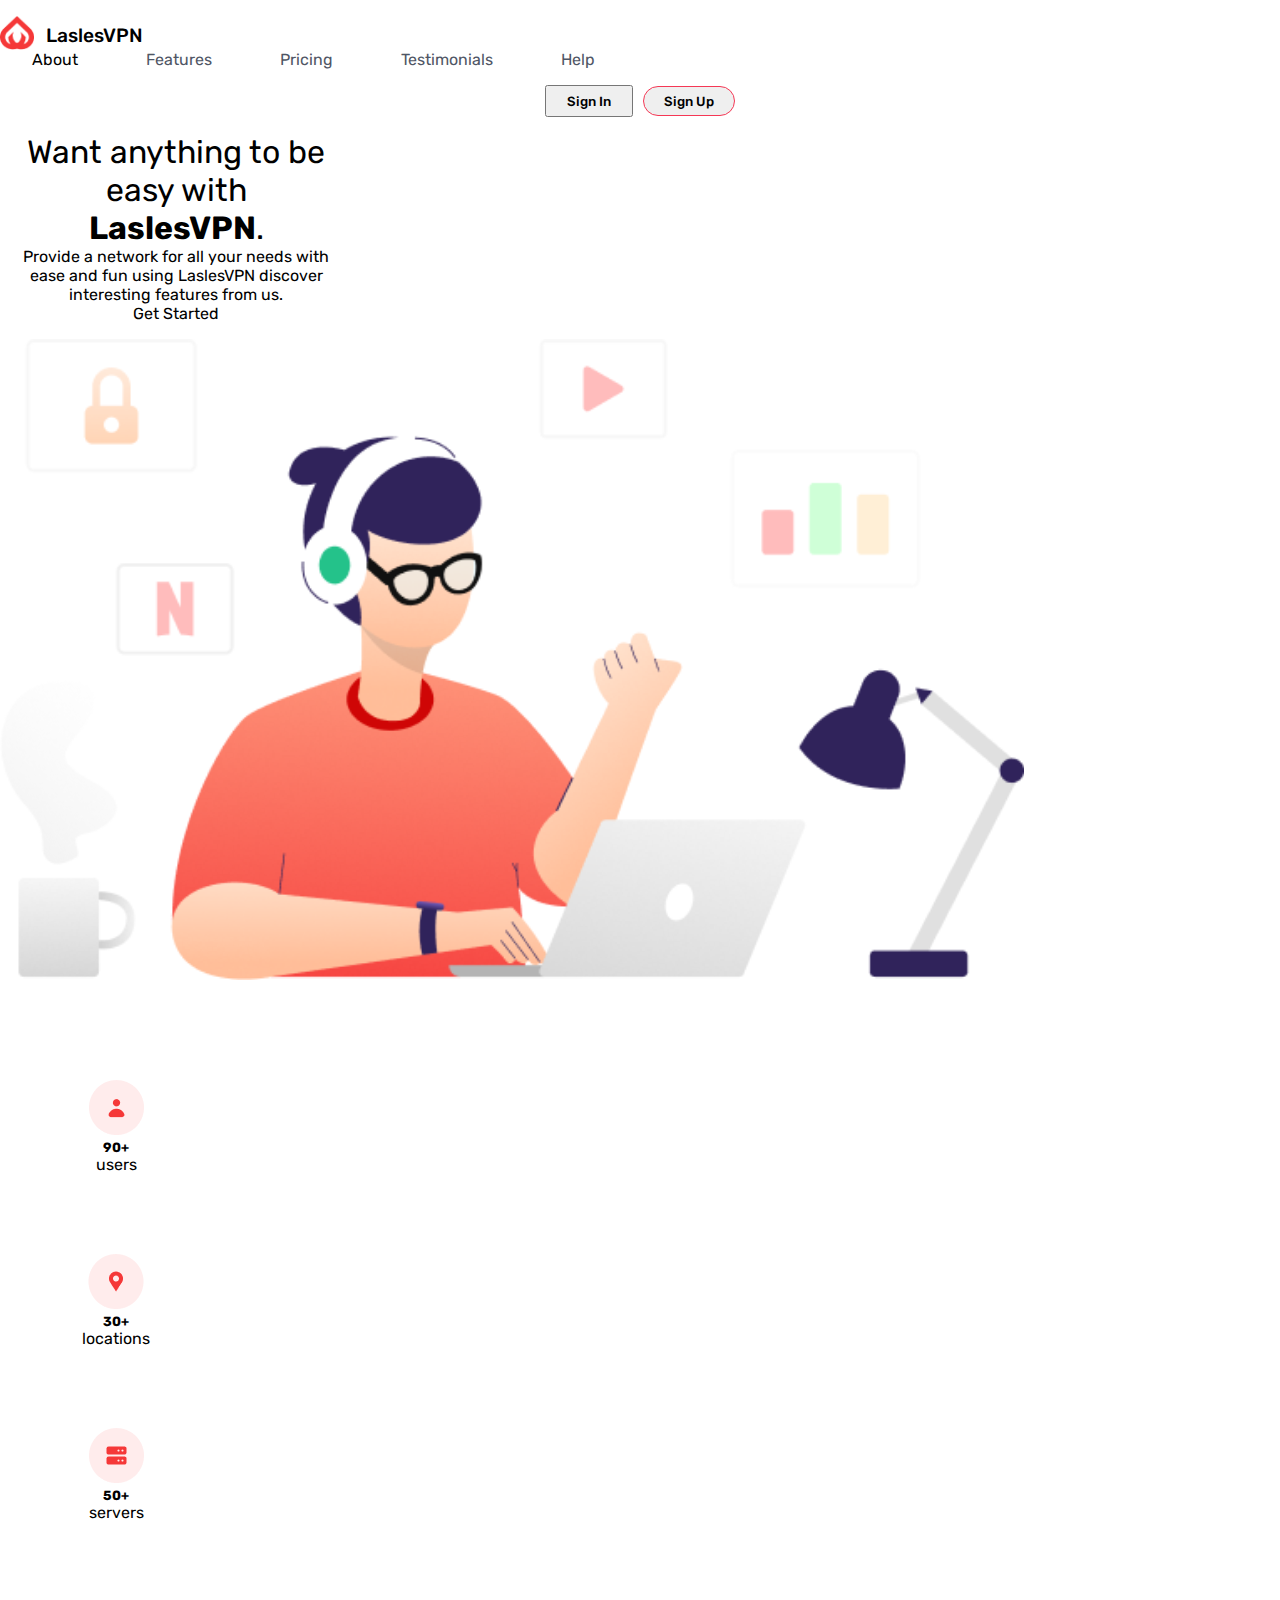
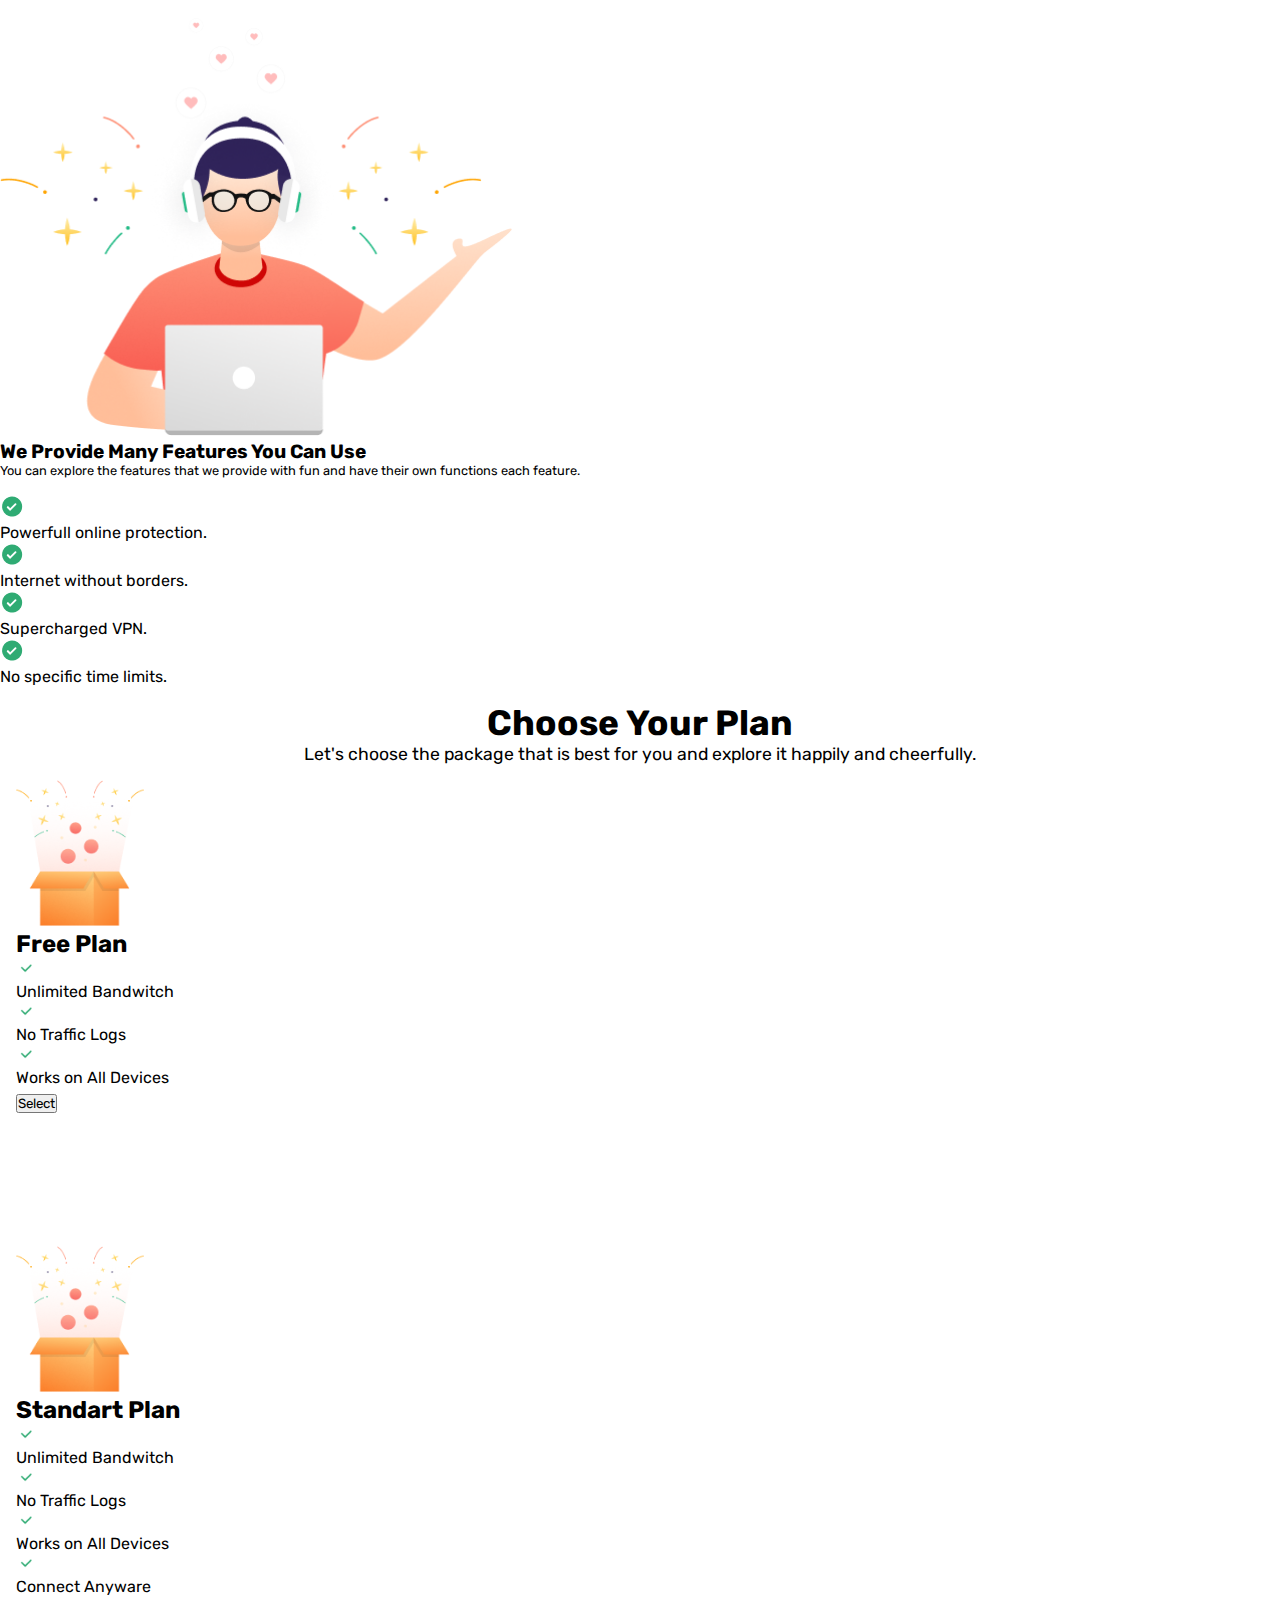
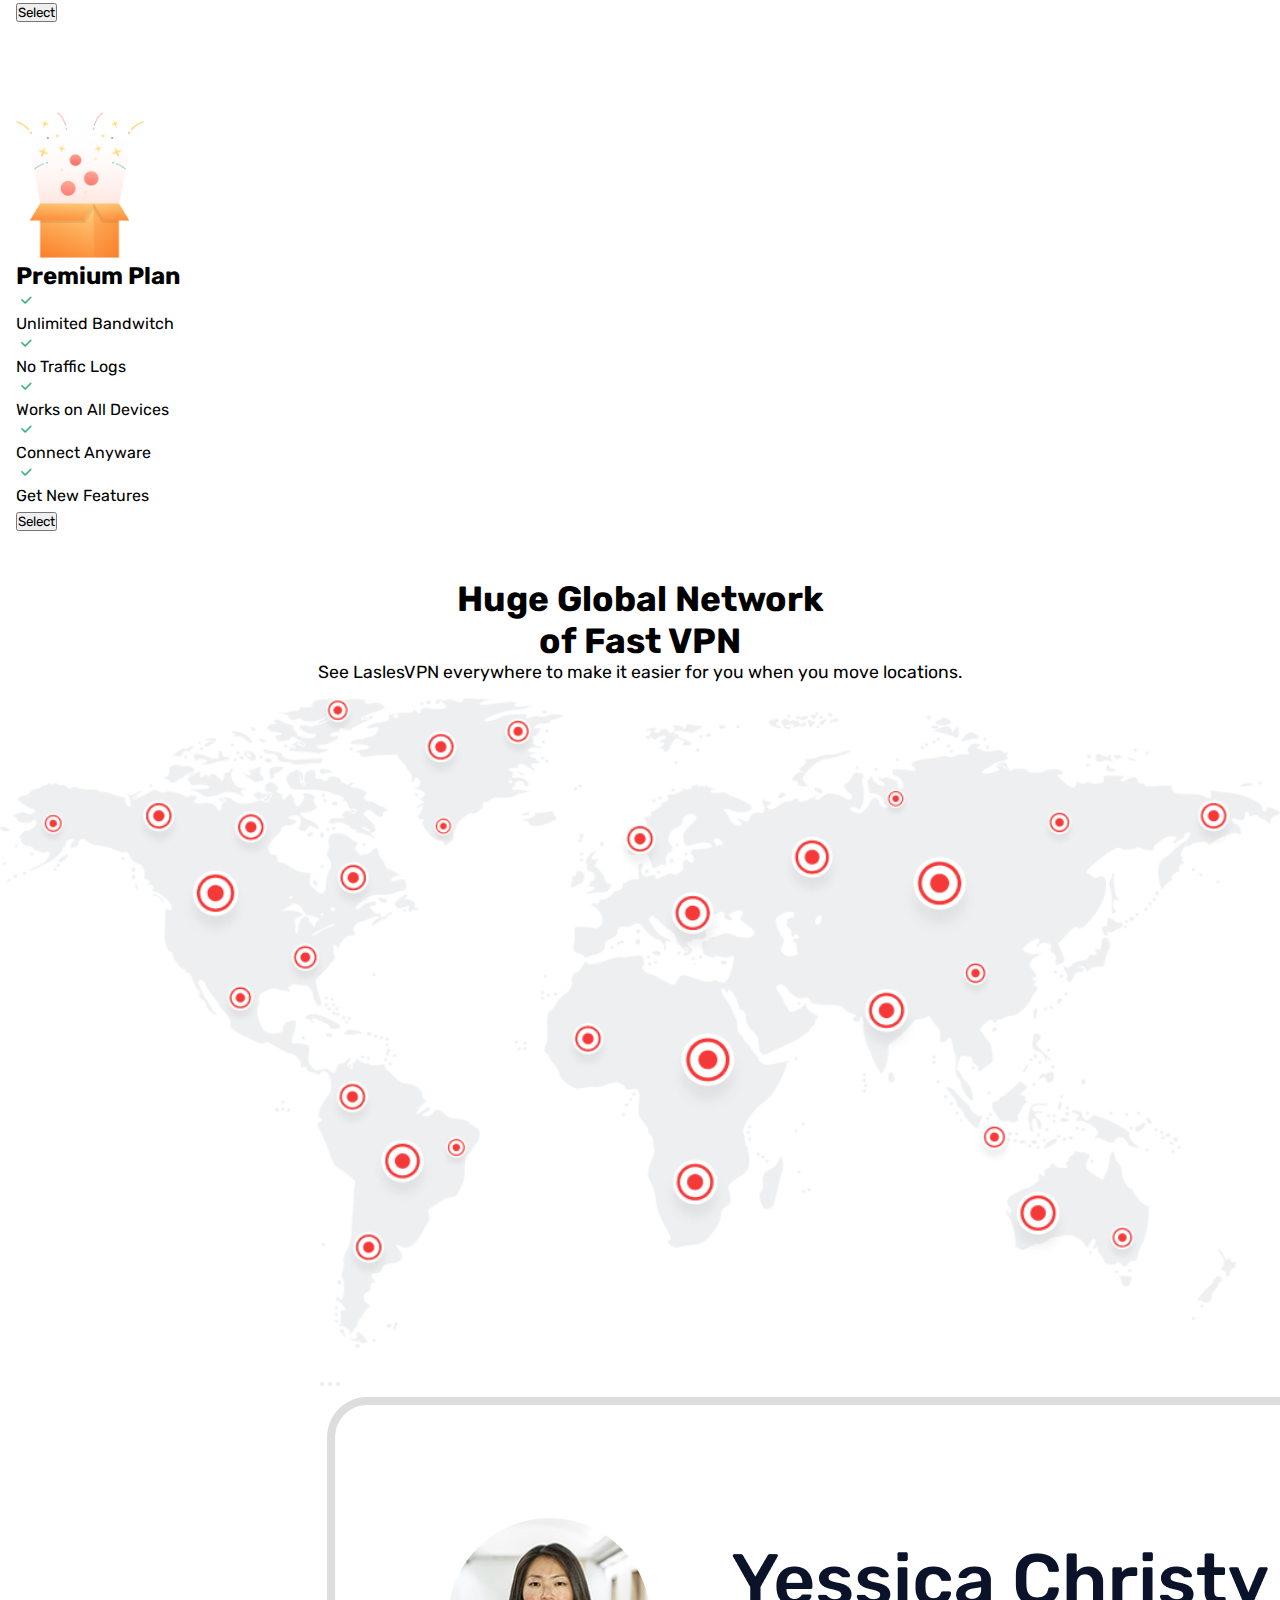
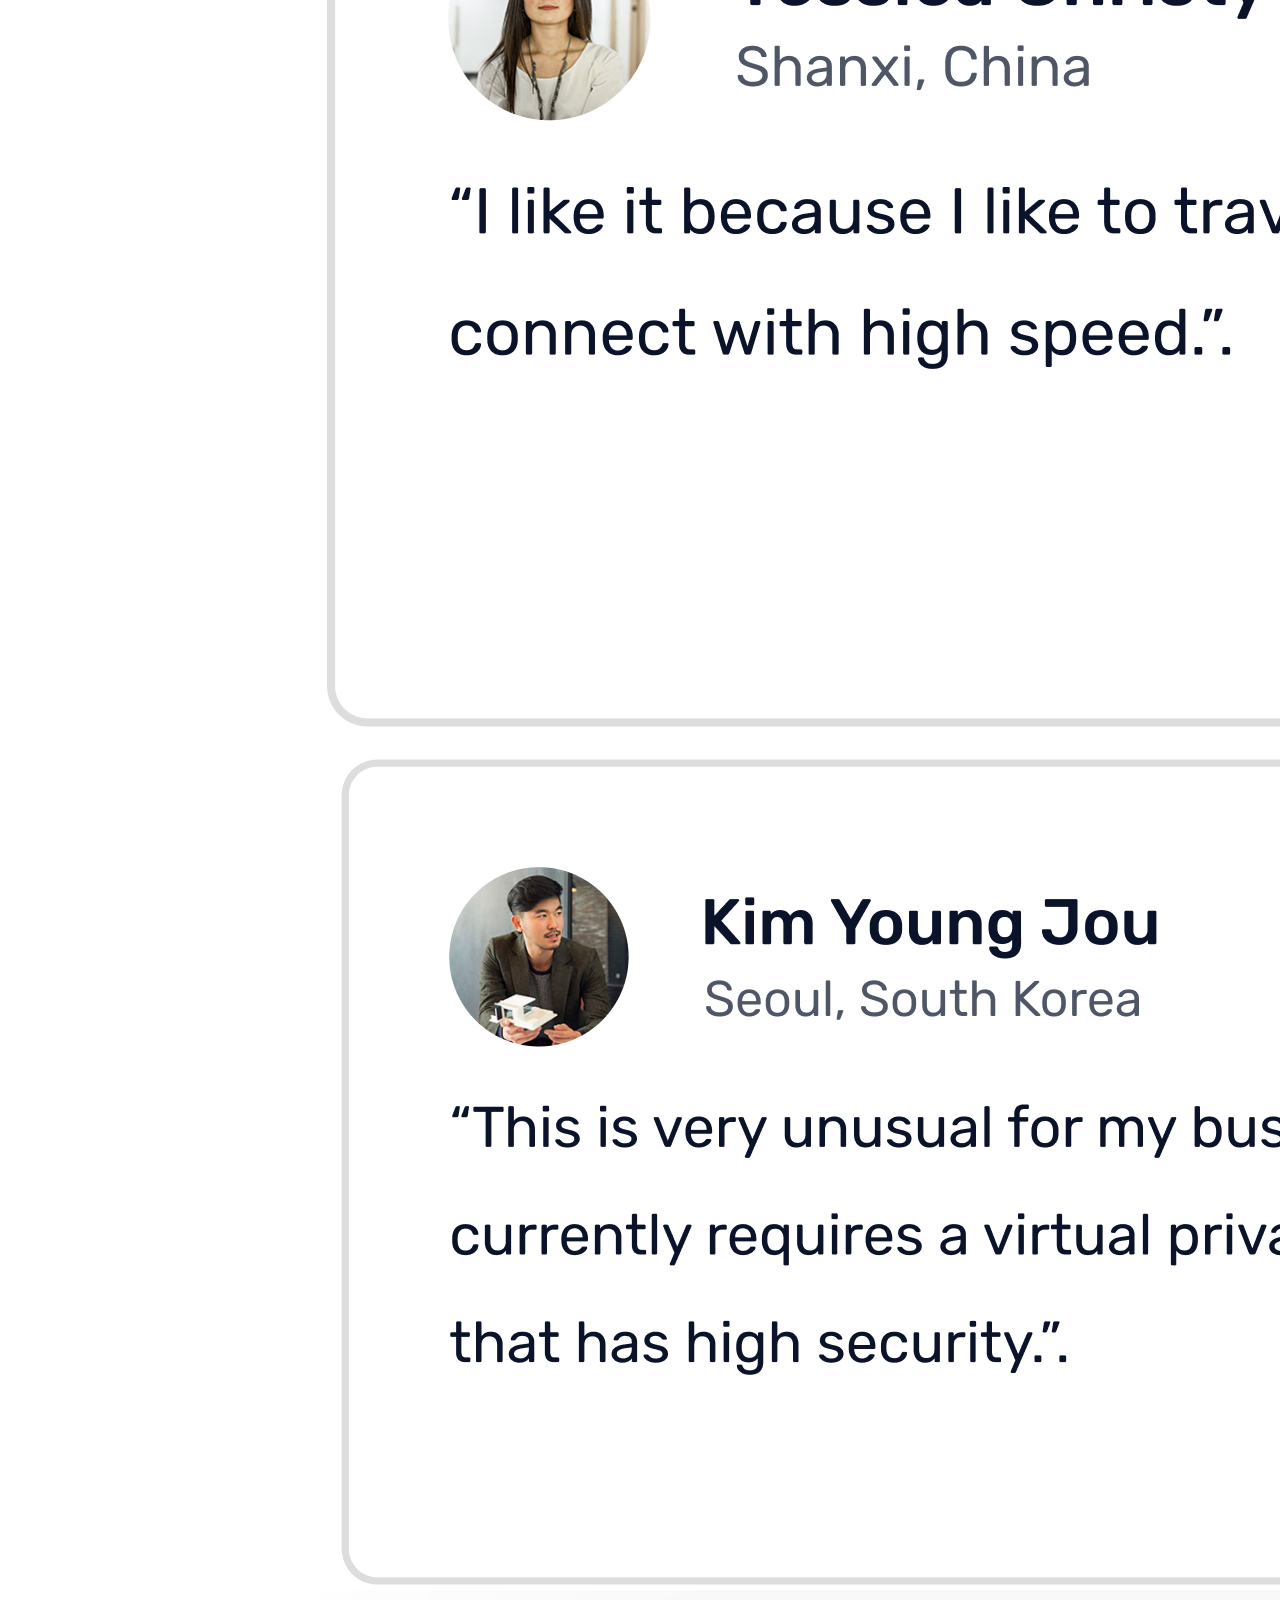
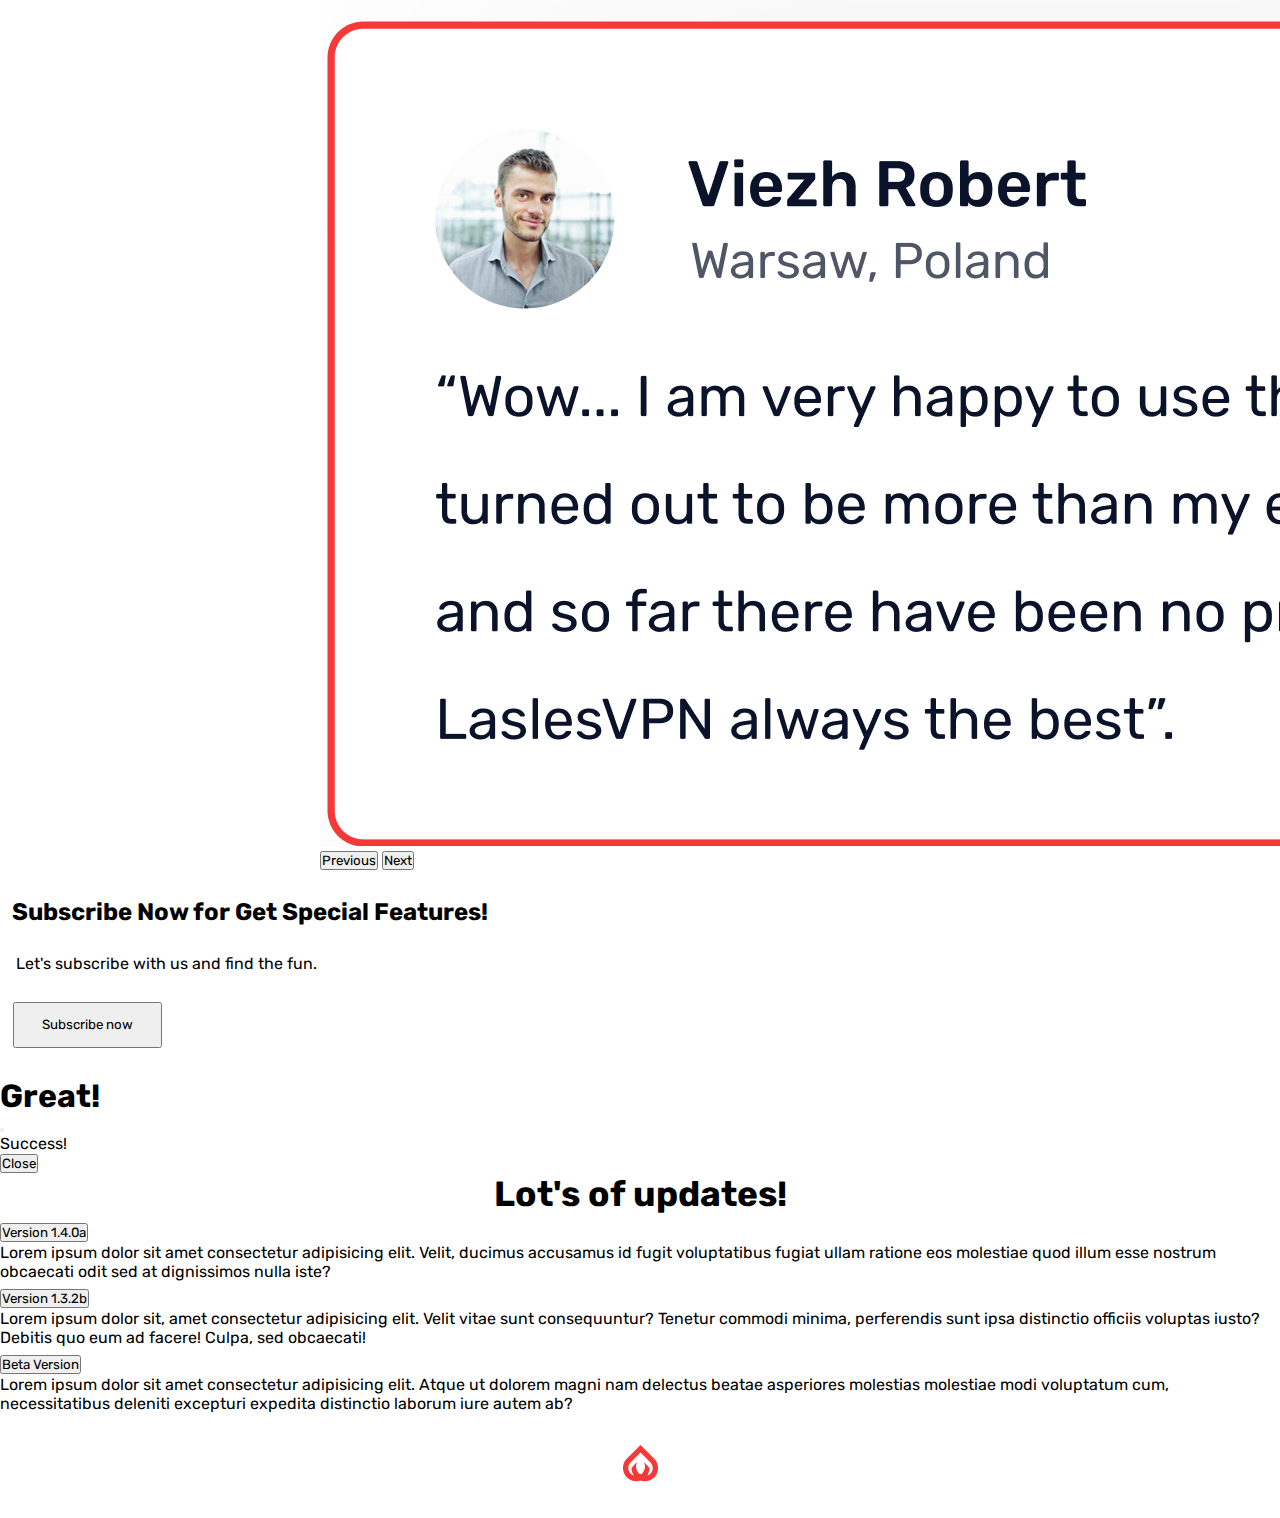
==== commit 00ba1947: "Add files via upload" ====
--- a/index.html
+++ b/index.html
@@ -234,11 +234,11 @@
             <img src="img/Huge Global.png" alt="nor found" style="width: 100%; margin: 1em 0;">
             <!-- /HUGE IMG | Slider -->
             
-                <div id="sliderIndicators" class="carousel slide">
-                    <div class="carousel-indicators">
-                    <button type="button" data-bs-target="#sliderIndicators" data-bs-slide-to="0" class="active slider-btn" aria-current="true" aria-label="Slide 1"></button>
-                    <button type="button" data-bs-target="#sliderIndicators" data-bs-slide-to="1" class="slider-btn" aria-label="Slide 2"></button>
-                    <button type="button" data-bs-target="#sliderIndicators" data-bs-slide-to="2" class="slider-btn" aria-label="Slide 3"></button>
+            <div id="carouselExampleIndicators" class="carousel slide">
+                <div class="carousel-indicators">
+                    <button type="button" data-bs-target="#carouselExampleIndicators" data-bs-slide-to="0" class="active" aria-current="true" aria-label="Slide 1"></button>
+                    <button type="button" data-bs-target="#carouselExampleIndicators" data-bs-slide-to="1" aria-label="Slide 2"></button>
+                    <button type="button" data-bs-target="#carouselExampleIndicators" data-bs-slide-to="2" aria-label="Slide 3"></button>
                     </div>
                     <div class="carousel-inner">
                     <div class="carousel-item active">
@@ -251,11 +251,11 @@
                         <img src="img/slider-test-3.png" class="d-block w-100" alt="...">
                     </div>
                     </div>
-                    <button class="carousel-control-prev" type="button" data-bs-target="#sliderIndicators" data-bs-slide="prev">
+                    <button class="carousel-control-prev" type="button" data-bs-target="#carouselExampleIndicators" data-bs-slide="prev">
                     <span class="carousel-control-prev-icon" aria-hidden="true"></span>
                     <span class="visually-hidden">Previous</span>
                     </button>
-                    <button class="carousel-control-next" type="button" data-bs-target="#sliderIndicators" data-bs-slide="next">
+                    <button class="carousel-control-next" type="button" data-bs-target="#carouselExampleIndicators" data-bs-slide="next">
                     <span class="carousel-control-next-icon" aria-hidden="true"></span>
                     <span class="visually-hidden">Next</span>
                     </button>
--- a/style.css
+++ b/style.css
@@ -96,10 +96,10 @@
     transition: .3s;
 }
 
-.slider-btn {
+/* .slider-btn {
     background-color: #4F5665 !important;
     color: #000 !important;
-}
+} */
 
 .big-text {
     font-size: 2em;
@@ -114,15 +114,20 @@
     background-color: #000;
 }
 
-.carousel-inner {
+/* .carousel-inner {
     height: 388px;
-}
-
-.carousel-item {
+} */
+
+/* .carousel-item {
     margin: .2em auto;
     width: 50%;
     float: none;
     text-align: center;
+} */
+
+.carousel {
+    width: 50%;
+    margin: 0 auto;
 }
 
 .block {
@@ -199,12 +204,12 @@
         height: 100%;
     }
 
-    .carousel-item {
+    /* .carousel-item {
         margin: .5em;
         width: 90%;
         float: left;
         text-align: center;
-    }
+    } */
 }
 
 @media screen and (max-width: 770px) {
@@ -214,28 +219,28 @@
     .header {
         display: flex;
     }
-    .carousel-item {
+    /* .carousel-item {
         margin: 0 auto;
         width: 100%;
         float: left;
         text-align: center;
-    }
+    } */
 }
 
 @media screen and (max-width: 576px) {
     .fix {
         flex-direction: column !important;
     }
-    .carousel-inner {
+    /* .carousel-inner {
         height: 340px;
-    }
+    } */
 }
 
 @media screen and (max-width: 460px) {
     .fix {
         flex-direction: column !important;
     }
-    .carousel-inner {
+    /* .carousel-inner {
         height: 300px;
-    }
+    } */
 }